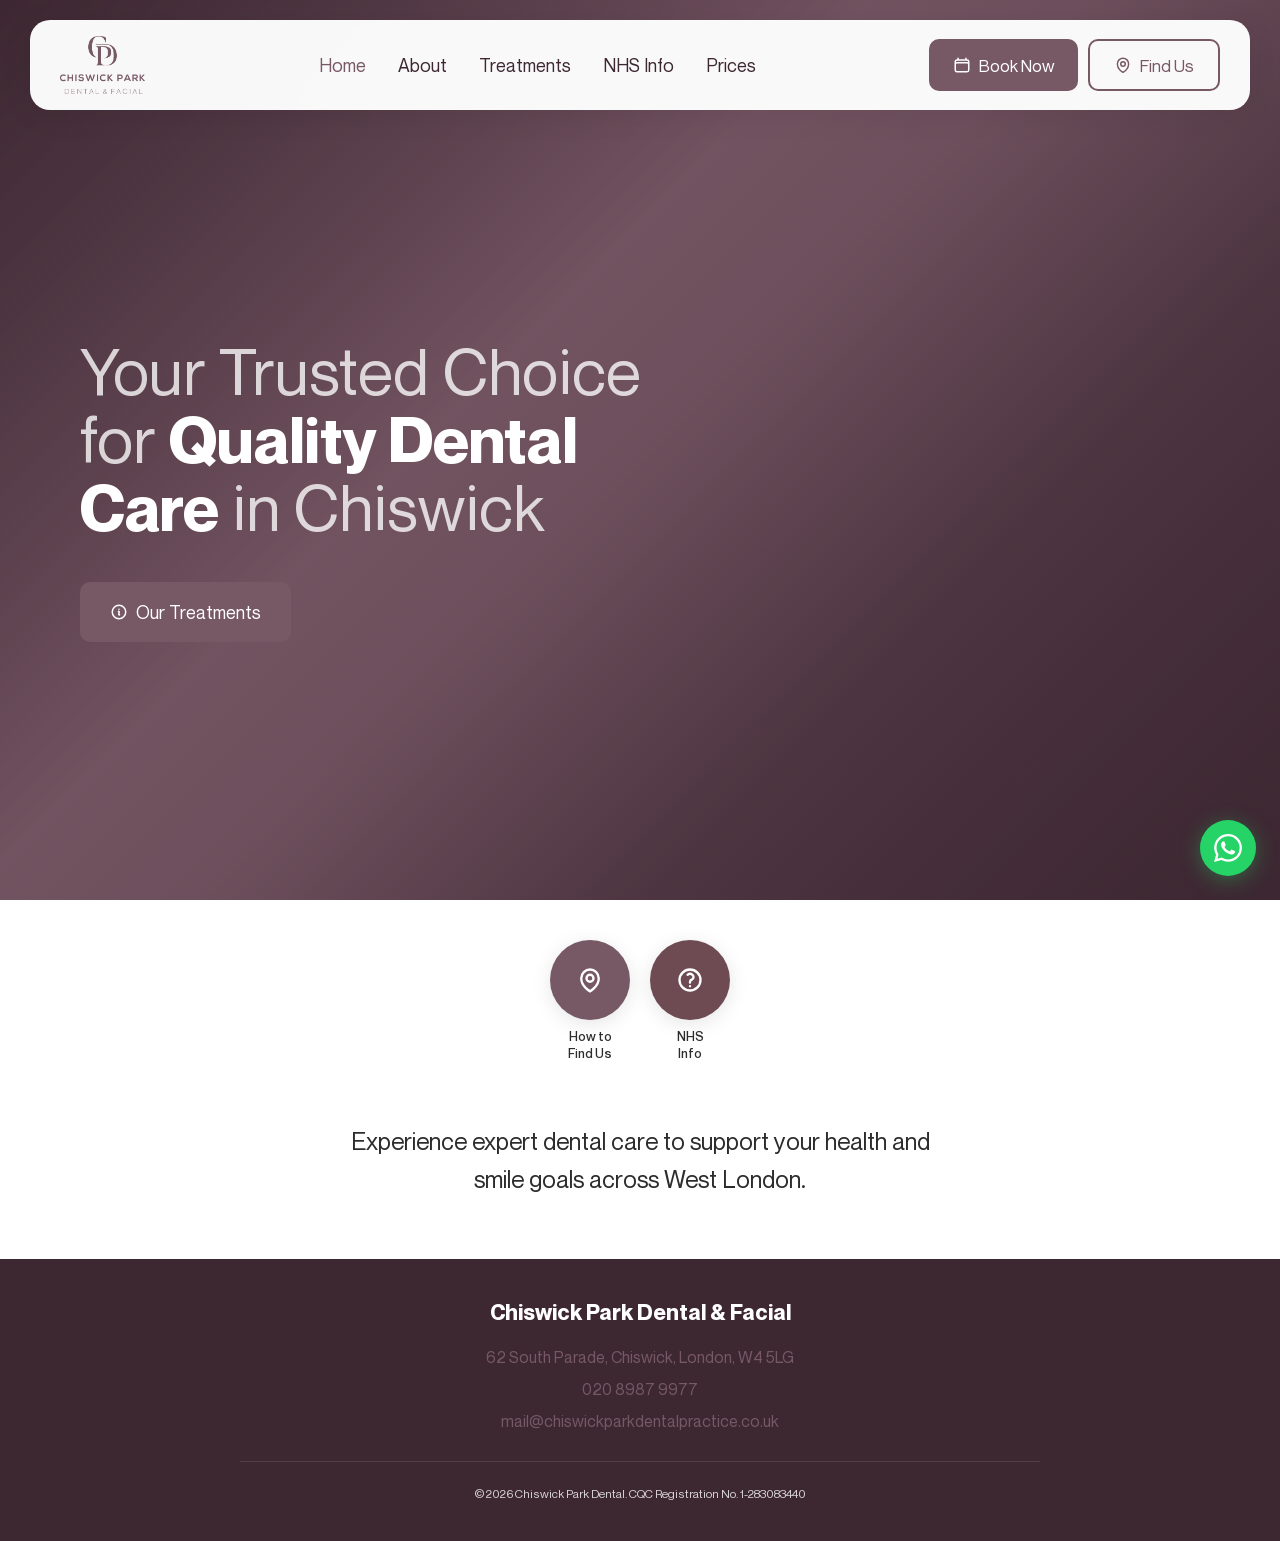
==== index.html @ a8f5f82e "Chiswick Park Dental — static site demo" ====
<!DOCTYPE html>
<html lang="en">
<head>
    <meta charset="UTF-8">
    <meta name="viewport" content="width=device-width, initial-scale=1.0">
    <title>Chiswick Park Dental & Facial | Dentist in Chiswick</title>
    <meta name="description" content="Experience advanced, affordable dental care to support your health and smile goals across West London. Book online today.">
    <link rel="icon" type="image/png" href="favicon.png">
    <link rel="apple-touch-icon" href="apple-touch-icon.png">
    <link rel="stylesheet" href="styles.css">
    <style>
        /* ── HOMEPAGE-SPECIFIC ── */
        .hero {
            min-height: 100vh;
            display: flex;
            flex-direction: column;
            justify-content: center;
            position: relative;
            overflow: hidden;
            background: var(--brand-dark);
        }

        /* ── VIDEO BACKGROUND ── */
        .hero-video {
            position: absolute;
            inset: 0;
            z-index: 0;
            pointer-events: none;
            overflow: hidden;
            background: linear-gradient(135deg, #3D2832 0%, #775865 50%, #3D2832 100%);
        }

        .hero-video iframe {
            position: absolute;
            top: 50%;
            left: 50%;
            width: 180%;
            height: 180%;
            transform: translate(-50%, -50%);
            border: 0;
        }

        .hero-overlay {
            position: absolute;
            inset: 0;
            z-index: 1;
            background:
                linear-gradient(135deg,
                    rgba(61, 40, 50, 0.82) 0%,
                    rgba(119, 88, 101, 0.55) 40%,
                    rgba(61, 40, 50, 0.50) 70%,
                    rgba(61, 40, 50, 0.75) 100%
                );
        }

        .hero-content {
            position: relative;
            z-index: 2;
            max-width: 1200px;
            margin: 0 auto;
            padding: 140px 40px 60px;
            width: 100%;
        }

        /* CubeDental: 66px, line-height 70px, weight 400, bold=800 */
        .hero h1 {
            font-family: var(--font-body);
            font-size: clamp(36px, 5vw, 66px);
            font-weight: 400;
            line-height: 1.06;
            color: rgba(255, 255, 255, 0.78);
            max-width: 600px;
            margin-bottom: 40px;
        }

        .hero h1 strong {
            color: #FFFFFF;
            font-weight: 700;
        }

        .btn-hero {
            background: var(--brand-primary);
            color: white;
            border: none;
            border-radius: 10px;
            padding: 0 30px;
            height: 60px;
            font-size: 18px;
            font-weight: 400;
        }

        .btn-hero:hover {
            background: #6e4a52;
            transform: translateY(-2px);
            box-shadow: 0 6px 20px rgba(119, 88, 101, 0.4);
        }

        .quick-links {
            display: flex;
            justify-content: center;
            gap: 20px;
            padding: 40px 40px 20px;
            position: relative;
            z-index: 1;
            background: var(--brand-white);
        }

        .quick-link {
            display: flex;
            flex-direction: column;
            align-items: center;
            gap: 8px;
            text-decoration: none;
            transition: transform 0.25s;
        }

        .quick-link:hover { transform: translateY(-4px); }

        .quick-link-circle {
            width: 80px;
            height: 80px;
            border-radius: 50%;
            display: flex;
            align-items: center;
            justify-content: center;
            color: white;
            box-shadow: 0 4px 20px rgba(0, 0, 0, 0.1);
        }

        .quick-link-circle.teal { background: #775865; }
        .quick-link-circle.blue { background: #6e4a52; }

        .quick-link-label {
            font-family: var(--font-body);
            font-size: 13px;
            font-weight: 500;
            color: var(--brand-text);
            text-align: center;
            line-height: 1.3;
        }

        .tagline {
            text-align: center;
            padding: 40px 40px 60px;
            position: relative;
            z-index: 1;
            background: var(--brand-white);
        }

        /* CubeDental: 24px, weight 400, line-height 1.6 */
        .tagline p {
            font-family: var(--font-body);
            font-size: clamp(18px, 2.5vw, 24px);
            font-weight: 400;
            color: var(--brand-text);
            max-width: 600px;
            margin: 0 auto;
            line-height: 1.6;
        }

        @media (max-width: 768px) {
            .hero-content { padding: 120px 24px 40px; }
            .hero h1 { font-size: 36px; }
            .quick-links { padding: 0 24px 20px; margin-top: -20px; }
            .quick-link-circle { width: 70px; height: 70px; }
            .tagline { padding: 30px 24px 100px; }
        }

        @media (max-width: 480px) {
            .hero h1 { font-size: 30px; }
        }
    </style>
</head>
<body>

    <!-- ── FLOATING NAV ── -->
    <header class="nav-wrapper">
        <nav class="nav">
            <a href="/" class="nav-logo">
                <img src="logo.png" alt="Chiswick Park Dental & Facial" class="nav-logo-img">
            </a>

            <ul class="nav-links" id="navLinks">
                <li><a href="/" class="active">Home</a></li>
                <li><a href="/about.html">About</a></li>
                <li><a href="/treatments.html">Treatments</a></li>
                <li><a href="/nhs-info.html">NHS Info</a></li>
                <li><a href="/prices.html">Prices</a></li>
            </ul>

            <div class="nav-ctas">
                <a href="https://cal.com/sean-puente-kfnbtg/free-invisalign-evaluation" class="btn btn-primary" target="_blank">
                    <svg xmlns="http://www.w3.org/2000/svg" fill="none" viewBox="0 0 24 24" stroke-width="2" stroke="currentColor"><path stroke-linecap="round" stroke-linejoin="round" d="M6.75 3v2.25M17.25 3v2.25M3 18.75V7.5a2.25 2.25 0 0 1 2.25-2.25h13.5A2.25 2.25 0 0 1 21 7.5v11.25m-18 0A2.25 2.25 0 0 0 5.25 21h13.5A2.25 2.25 0 0 0 21 18.75m-18 0v-7.5A2.25 2.25 0 0 1 5.25 9h13.5A2.25 2.25 0 0 1 21 11.25v7.5" /></svg>
                    Book Now
                </a>
                <a href="https://maps.google.com/?q=62+South+Parade+Chiswick+W4+5LG" class="btn btn-outline" target="_blank" rel="noopener">
                    <svg xmlns="http://www.w3.org/2000/svg" fill="none" viewBox="0 0 24 24" stroke-width="2" stroke="currentColor"><path stroke-linecap="round" stroke-linejoin="round" d="M15 10.5a3 3 0 1 1-6 0 3 3 0 0 1 6 0Z" /><path stroke-linecap="round" stroke-linejoin="round" d="M19.5 10.5c0 7.142-7.5 11.25-7.5 11.25S4.5 17.642 4.5 10.5a7.5 7.5 0 0 1 15 0Z" /></svg>
                    Find Us
                </a>
            </div>

            <button class="nav-mobile-toggle" onclick="document.getElementById('navLinks').classList.toggle('open')" aria-label="Menu">
                <svg xmlns="http://www.w3.org/2000/svg" fill="none" viewBox="0 0 24 24" stroke-width="2" stroke="currentColor"><path stroke-linecap="round" stroke-linejoin="round" d="M3.75 6.75h16.5M3.75 12h16.5m-16.5 5.25h16.5" /></svg>
            </button>
        </nav>
    </header>

    <!-- ── HERO ── -->
    <section class="hero">
        <div class="hero-video">
            <iframe src="https://www.youtube.com/embed/23d5KSWjDlY?autoplay=1&mute=1&loop=1&playlist=23d5KSWjDlY&controls=0&showinfo=0&modestbranding=1&rel=0&playsinline=1" allow="autoplay; encrypted-media" allowfullscreen></iframe>
        </div>
        <div class="hero-overlay"></div>
        <div class="hero-content">
            <h1>Your Trusted Choice<br>for <strong>Quality Dental<br>Care</strong> in Chiswick</h1>
            <a href="/treatments.html" class="btn btn-hero">
                <svg xmlns="http://www.w3.org/2000/svg" fill="none" viewBox="0 0 24 24" stroke-width="2" stroke="currentColor"><path stroke-linecap="round" stroke-linejoin="round" d="m11.25 11.25.041-.02a.75.75 0 0 1 1.063.852l-.708 2.836a.75.75 0 0 0 1.063.853l.041-.021M21 12a9 9 0 1 1-18 0 9 9 0 0 1 18 0Zm-9-3.75h.008v.008H12V8.25Z" /></svg>
                Our Treatments
            </a>
        </div>
    </section>

    <!-- ── QUICK LINKS ── -->
    <div class="quick-links">
        <a href="https://maps.google.com/?q=62+South+Parade+Chiswick+W4+5LG" class="quick-link" target="_blank" rel="noopener">
            <div class="quick-link-circle teal">
                <svg xmlns="http://www.w3.org/2000/svg" fill="none" viewBox="0 0 24 24" stroke-width="2" stroke="currentColor" style="width:28px;height:28px"><path stroke-linecap="round" stroke-linejoin="round" d="M15 10.5a3 3 0 1 1-6 0 3 3 0 0 1 6 0Z" /><path stroke-linecap="round" stroke-linejoin="round" d="M19.5 10.5c0 7.142-7.5 11.25-7.5 11.25S4.5 17.642 4.5 10.5a7.5 7.5 0 0 1 15 0Z" /></svg>
            </div>
            <span class="quick-link-label">How to<br>Find Us</span>
        </a>
        <a href="/nhs-info.html" class="quick-link">
            <div class="quick-link-circle blue">
                <svg xmlns="http://www.w3.org/2000/svg" fill="none" viewBox="0 0 24 24" stroke-width="2" stroke="currentColor" style="width:28px;height:28px"><path stroke-linecap="round" stroke-linejoin="round" d="M9.879 7.519c1.171-1.025 3.071-1.025 4.242 0 1.172 1.025 1.172 2.687 0 3.712-.203.179-.43.326-.67.442-.745.361-1.45.999-1.45 1.827v.75M21 12a9 9 0 1 1-18 0 9 9 0 0 1 18 0Zm-9 5.25h.008v.008H12v-.008Z" /></svg>
            </div>
            <span class="quick-link-label">NHS<br>Info</span>
        </a>
    </div>

    <!-- ── TAGLINE ── -->
    <section class="tagline">
        <p>Experience expert dental care to support your health and smile goals across West London.</p>
    </section>

    <!-- ── FOOTER ── -->
    <footer class="footer" id="find-us">
        <div class="footer-content">
            <div class="footer-logo">Chiswick Park Dental & Facial</div>
            <div class="footer-info">
                <a href="https://maps.google.com/?q=62+South+Parade+Chiswick+W4+5LG" target="_blank" rel="noopener">62 South Parade, Chiswick, London, W4 5LG</a><br>
                <a href="tel:02089879977">020 8987 9977</a><br>
                <a href="mailto:mail@chiswickparkdentalpractice.co.uk">mail@chiswickparkdentalpractice.co.uk</a>
            </div>
            <div class="footer-bottom">
                &copy; 2026 Chiswick Park Dental. CQC Registration No. 1-283083440
            </div>
        </div>
    </footer>

    <!-- ── WHATSAPP FLOAT ── -->
    <a href="https://wa.me/442089879977" class="whatsapp-float" target="_blank" rel="noopener" aria-label="WhatsApp">
        <svg viewBox="0 0 24 24" xmlns="http://www.w3.org/2000/svg"><path d="M17.472 14.382c-.297-.149-1.758-.867-2.03-.967-.273-.099-.471-.148-.67.15-.197.297-.767.966-.94 1.164-.173.199-.347.223-.644.075-.297-.15-1.255-.463-2.39-1.475-.883-.788-1.48-1.761-1.653-2.059-.173-.297-.018-.458.13-.606.134-.133.298-.347.446-.52.149-.174.198-.298.298-.497.099-.198.05-.371-.025-.52-.075-.149-.669-1.612-.916-2.207-.242-.579-.487-.5-.669-.51-.173-.008-.371-.01-.57-.01-.198 0-.52.074-.792.372-.272.297-1.04 1.016-1.04 2.479 0 1.462 1.065 2.875 1.213 3.074.149.198 2.096 3.2 5.077 4.487.709.306 1.262.489 1.694.625.712.227 1.36.195 1.871.118.571-.085 1.758-.719 2.006-1.413.248-.694.248-1.289.173-1.413-.074-.124-.272-.198-.57-.347m-5.421 7.403h-.004a9.87 9.87 0 01-5.031-1.378l-.361-.214-3.741.982.998-3.648-.235-.374a9.86 9.86 0 01-1.51-5.26c.001-5.45 4.436-9.884 9.888-9.884 2.64 0 5.122 1.03 6.988 2.898a9.825 9.825 0 012.893 6.994c-.003 5.45-4.437 9.884-9.885 9.884m8.413-18.297A11.815 11.815 0 0012.05 0C5.495 0 .16 5.335.157 11.892c0 2.096.547 4.142 1.588 5.945L.057 24l6.305-1.654a11.882 11.882 0 005.683 1.448h.005c6.554 0 11.89-5.335 11.893-11.893a11.821 11.821 0 00-3.48-8.413Z"/></svg>
    </a>

    <!-- ── MOBILE STICKY BOOK NOW ── -->
    <div class="mobile-sticky">
        <a href="https://cal.com/sean-puente-kfnbtg/free-invisalign-evaluation" class="btn btn-primary" target="_blank">
            <svg xmlns="http://www.w3.org/2000/svg" fill="none" viewBox="0 0 24 24" stroke-width="2" stroke="currentColor"><path stroke-linecap="round" stroke-linejoin="round" d="M6.75 3v2.25M17.25 3v2.25M3 18.75V7.5a2.25 2.25 0 0 1 2.25-2.25h13.5A2.25 2.25 0 0 1 21 7.5v11.25m-18 0A2.25 2.25 0 0 0 5.25 21h13.5A2.25 2.25 0 0 0 21 18.75m-18 0v-7.5A2.25 2.25 0 0 1 5.25 9h13.5A2.25 2.25 0 0 1 21 11.25v7.5" /></svg>
            Book Now
        </a>
    </div>

</body>
</html>
---- styles.css ----
/* ============================================
   CHISWICK PARK DENTAL — Design System
   CubeDental-inspired. Clarity-first.
   Self-hosted typography.
   ============================================ */

/* ── @FONT-FACE — EDITORIAL NEW (Display/Headings) ── */
@font-face {
    font-family: 'Editorial New';
    src: url('fonts/EditorialNew-Light.woff2') format('woff2');
    font-weight: 300;
    font-style: normal;
    font-display: swap;
}

@font-face {
    font-family: 'Editorial New';
    src: url('fonts/EditorialNew-Regular.woff2') format('woff2');
    font-weight: 400;
    font-style: normal;
    font-display: swap;
}

@font-face {
    font-family: 'Editorial New';
    src: url('fonts/EditorialNew-Medium.woff2') format('woff2');
    font-weight: 500;
    font-style: normal;
    font-display: swap;
}

/* ── @FONT-FACE — NEUE MONTREAL (Body/Nav/UI) ── */
@font-face {
    font-family: 'Neue Montreal';
    src: url('fonts/NeueMontreal-Light.woff2') format('woff2');
    font-weight: 300;
    font-style: normal;
    font-display: swap;
}

@font-face {
    font-family: 'Neue Montreal';
    src: url('fonts/NeueMontreal-Regular.woff2') format('woff2');
    font-weight: 400;
    font-style: normal;
    font-display: swap;
}

@font-face {
    font-family: 'Neue Montreal';
    src: url('fonts/NeueMontreal-Medium.woff2') format('woff2');
    font-weight: 500;
    font-style: normal;
    font-display: swap;
}

@font-face {
    font-family: 'Neue Montreal';
    src: url('fonts/NeueMontreal-Bold.woff2') format('woff2');
    font-weight: 700;
    font-style: normal;
    font-display: swap;
}

/* ── @FONT-FACE — CORPORATIVE SANS ROUNDED (Cards/Info) ── */
@font-face {
    font-family: 'Corporative Sans Rd';
    src: url('fonts/CorporativeSansRd-Light.woff2') format('woff2');
    font-weight: 300;
    font-style: normal;
    font-display: swap;
}

@font-face {
    font-family: 'Corporative Sans Rd';
    src: url('fonts/CorporativeSansRd-Regular.woff2') format('woff2');
    font-weight: 400;
    font-style: normal;
    font-display: swap;
}

/* ── TYPOGRAPHY HIERARCHY ──
   Editorial New    → H1 hero, H2 section, page titles, footer logo
   Neue Montreal    → Body, nav, buttons, CTAs, labels, table text
   Corporative Rd   → Cards, info boxes, team cards (warm/approachable)
   ─────────────────────────────────────────────── */

:root {
    /* Chiswick Park Dental brand palette */
    --brand-primary: #775865;
    --brand-accent: #775865;
    --brand-dark: #3D2832;
    --brand-light: #F5EFF1;
    --brand-white: #FFFFFF;
    --brand-text: #2C2C2C;
    --brand-muted: #7A6E72;
    --brand-border: #E8E0E3;
    --nav-shadow: 0 4px 30px rgba(0, 0, 0, 0.08);
    --radius-nav: 20px;
    --radius-btn: 10px;
    --font-display: 'Editorial New', Georgia, serif;
    --font-body: 'Neue Montreal', -apple-system, BlinkMacSystemFont, sans-serif;
    --font-detail: 'Corporative Sans Rd', 'Neue Montreal', sans-serif;
}

* { margin: 0; padding: 0; box-sizing: border-box; }

html {
    scroll-behavior: smooth;
    -webkit-font-smoothing: antialiased;
}

body {
    font-family: var(--font-body);
    font-size: 18px;
    color: var(--brand-text);
    background: var(--brand-white);
    overflow-x: hidden;
}

/* ── FLOATING NAV (CubeDental: 100px tall, 20px radius, 20px 30px padding, 40px from top) ── */
.nav-wrapper {
    position: fixed;
    top: 0;
    left: 0;
    right: 0;
    z-index: 100;
    padding: 20px 30px;
}

.nav {
    max-width: 1400px;
    margin: 0 auto;
    background: rgba(255, 255, 255, 0.97);
    backdrop-filter: blur(20px);
    -webkit-backdrop-filter: blur(20px);
    border-radius: var(--radius-nav);
    box-shadow: var(--nav-shadow);
    display: flex;
    align-items: center;
    justify-content: space-between;
    padding: 20px 30px;
    height: 90px;
}

.nav-logo {
    display: flex;
    align-items: center;
    text-decoration: none;
    color: var(--brand-dark);
    flex-shrink: 0;
}

.nav-logo-img {
    display: block;
    height: 58px;
    width: auto;
}

.nav-links {
    display: flex;
    align-items: center;
    gap: 32px;
    list-style: none;
}

/* CubeDental: 18px, weight 400 */
.nav-links a {
    text-decoration: none;
    color: var(--brand-dark);
    font-size: 18px;
    font-weight: 400;
    transition: color 0.2s;
}

.nav-links a:hover,
.nav-links a.active {
    color: var(--brand-accent);
}

.nav-ctas {
    display: flex;
    gap: 10px;
}

/* CubeDental: 18px, weight 400, border-radius 10px, line-height 60px, padding 0 20px */
.btn {
    display: inline-flex;
    align-items: center;
    justify-content: center;
    gap: 8px;
    padding: 0 24px;
    height: 52px;
    border-radius: var(--radius-btn);
    font-family: var(--font-body);
    font-size: 17px;
    font-weight: 400;
    text-decoration: none;
    cursor: pointer;
    border: none;
    transition: all 0.25s ease;
}

/* CubeDental: Book Now = rgb(30, 196, 213) */
.btn-primary {
    background: var(--brand-accent);
    color: white;
}

.btn-primary:hover {
    background: #6e4a52;
    transform: translateY(-1px);
    box-shadow: 0 4px 15px rgba(119, 88, 101, 0.35);
}

.btn-outline {
    background: transparent;
    color: var(--brand-primary);
    border: 2px solid var(--brand-primary);
}

.btn-outline:hover {
    background: var(--brand-primary);
    color: white;
    transform: translateY(-1px);
    box-shadow: 0 4px 15px rgba(119, 88, 101, 0.35);
}

.btn-dark {
    background: var(--brand-dark);
    color: white;
    border-radius: var(--radius-btn);
    padding: 0 30px;
    height: 60px;
    font-size: 18px;
}

.btn-dark:hover {
    background: #2D1C22;
    transform: translateY(-2px);
    box-shadow: 0 6px 20px rgba(61, 40, 50, 0.3);
}

.btn-lg {
    padding: 0 40px;
    height: 56px;
    font-size: 18px;
}

.btn svg {
    width: 18px;
    height: 18px;
}

.nav-mobile-toggle {
    display: none;
    background: none;
    border: none;
    cursor: pointer;
    padding: 8px;
    color: var(--brand-dark);
}

.nav-mobile-toggle svg {
    width: 24px;
    height: 24px;
}

/* ── PAGE HEADER ── */
.page-header {
    padding: 160px 40px 60px;
    text-align: center;
    background: linear-gradient(135deg, var(--brand-light) 0%, rgba(119, 88, 101, 0.06) 100%);
}

.page-header h1 {
    font-family: var(--font-body);
    font-size: clamp(36px, 5vw, 54px);
    font-weight: 700;
    color: var(--brand-dark);
    margin-bottom: 16px;
}

.page-header p {
    font-family: var(--font-body);
    font-size: 20px;
    font-weight: 400;
    color: var(--brand-muted);
    max-width: 500px;
    margin: 0 auto;
}

/* ── CONTENT SECTIONS ── */
.section {
    padding: 60px 40px;
    max-width: 900px;
    margin: 0 auto;
}

.section h2 {
    font-family: var(--font-body);
    font-size: clamp(26px, 3.5vw, 36px);
    font-weight: 700;
    color: var(--brand-dark);
    margin-bottom: 20px;
}

.section p {
    font-family: var(--font-body);
    font-size: 18px;
    font-weight: 400;
    line-height: 1.7;
    color: var(--brand-text);
    margin-bottom: 16px;
}

/* ── CARD GRID ── */
.card-grid {
    display: grid;
    grid-template-columns: repeat(auto-fill, minmax(260px, 1fr));
    gap: 20px;
    margin: 30px 0;
}

.card {
    background: var(--brand-white);
    border: 1px solid var(--brand-border);
    border-radius: var(--radius-btn);
    padding: 28px;
    transition: all 0.25s;
}

.card:hover {
    border-color: var(--brand-accent);
    box-shadow: 0 8px 30px rgba(119, 88, 101, 0.1);
    transform: translateY(-2px);
}

.card h3 {
    font-family: var(--font-body);
    font-size: 20px;
    font-weight: 700;
    color: var(--brand-dark);
    margin-bottom: 8px;
}

.card p {
    font-family: var(--font-body);
    font-size: 16px;
    font-weight: 400;
    color: var(--brand-muted);
    line-height: 1.6;
    margin-bottom: 0;
}

.card-icon {
    width: 44px;
    height: 44px;
    background: var(--brand-light);
    border-radius: var(--radius-btn);
    display: flex;
    align-items: center;
    justify-content: center;
    margin-bottom: 16px;
    color: var(--brand-accent);
}

.card-icon svg {
    width: 22px;
    height: 22px;
}

/* ── PRICE TABLE ── */
.price-table {
    width: 100%;
    border-collapse: collapse;
    margin: 30px 0;
}

.price-table th,
.price-table td {
    padding: 16px 20px;
    text-align: left;
    border-bottom: 1px solid var(--brand-border);
}

.price-table th {
    font-family: var(--font-body);
    font-size: 13px;
    font-weight: 700;
    text-transform: uppercase;
    letter-spacing: 1px;
    color: var(--brand-muted);
    background: var(--brand-light);
}

.price-table td {
    font-family: var(--font-body);
    font-size: 16px;
    font-weight: 400;
}

.price-table td:last-child {
    font-weight: 700;
    color: var(--brand-dark);
    text-align: right;
}

.price-table th:last-child {
    text-align: right;
}

.price-table tbody tr:hover {
    background: rgba(59, 191, 173, 0.04);
}

/* ── CTA BANNER ── */
.cta-banner {
    background: var(--brand-dark);
    color: white;
    padding: 60px 40px;
    text-align: center;
}

.cta-banner h2 {
    font-family: var(--font-body);
    font-size: clamp(26px, 4vw, 36px);
    font-weight: 700;
    color: white;
    margin-bottom: 16px;
}

.cta-banner p {
    font-family: var(--font-body);
    color: rgba(255, 255, 255, 0.7);
    font-size: 18px;
    margin-bottom: 28px;
    max-width: 500px;
    margin-left: auto;
    margin-right: auto;
}

/* ── TEAM GRID ── */
.team-grid {
    display: grid;
    grid-template-columns: repeat(auto-fill, minmax(200px, 1fr));
    gap: 24px;
    margin: 30px 0;
}

.team-card {
    text-align: center;
    padding: 24px;
}

.team-avatar {
    width: 80px;
    height: 80px;
    border-radius: 50%;
    background: var(--brand-light);
    margin: 0 auto 16px;
    display: flex;
    align-items: center;
    justify-content: center;
    font-family: var(--font-body);
    font-size: 24px;
    font-weight: 700;
    color: var(--brand-dark);
}

.team-card h3 {
    font-family: var(--font-body);
    font-size: 18px;
    font-weight: 700;
    color: var(--brand-dark);
    margin-bottom: 4px;
}

.team-card p {
    font-family: var(--font-body);
    font-size: 15px;
    font-weight: 400;
    color: var(--brand-muted);
    margin-bottom: 0;
}

/* ── INFO BOX ── */
.info-box {
    background: var(--brand-light);
    border-radius: var(--radius-md);
    padding: 28px;
    margin: 24px 0;
}

.info-box h3 {
    font-family: var(--font-body);
    font-size: 18px;
    font-weight: 700;
    color: var(--brand-dark);
    margin-bottom: 8px;
}

.info-box p, .info-box li {
    font-family: var(--font-body);
    font-size: 16px;
    font-weight: 400;
    color: var(--brand-text);
    line-height: 1.7;
}

.info-box ul {
    list-style: none;
    padding: 0;
}

.info-box li {
    padding: 6px 0;
    padding-left: 20px;
    position: relative;
}

.info-box li::before {
    content: '';
    position: absolute;
    left: 0;
    top: 14px;
    width: 8px;
    height: 8px;
    border-radius: 50%;
    background: var(--brand-accent);
}

/* ── FEATURED TREATMENT ── */
.featured-treatment {
    padding: 60px 40px;
    background: var(--brand-light);
}

.featured-inner {
    max-width: 900px;
    margin: 0 auto;
    text-align: center;
}

.featured-badge {
    display: inline-block;
    font-family: var(--font-body);
    font-size: 13px;
    font-weight: 700;
    text-transform: uppercase;
    letter-spacing: 2px;
    color: var(--brand-primary);
    margin-bottom: 16px;
}

.featured-inner h2 {
    font-family: var(--font-body);
    font-size: clamp(30px, 4vw, 44px);
    font-weight: 700;
    color: var(--brand-dark);
    margin-bottom: 16px;
}

.featured-inner p {
    font-family: var(--font-body);
    font-size: 18px;
    font-weight: 400;
    color: var(--brand-text);
    line-height: 1.7;
    max-width: 650px;
    margin: 0 auto 24px;
}

.featured-stats {
    display: flex;
    justify-content: center;
    gap: 40px;
    margin: 32px 0;
    flex-wrap: wrap;
}

.featured-stat {
    text-align: center;
}

.featured-stat-number {
    font-family: var(--font-body);
    font-size: 36px;
    font-weight: 700;
    color: var(--brand-primary);
    display: block;
}

.featured-stat-label {
    font-family: var(--font-body);
    font-size: 14px;
    font-weight: 400;
    color: var(--brand-muted);
}

/* ── TESTIMONIALS ── */
.testimonials {
    padding: 60px 40px;
    background: var(--brand-light);
}

.testimonials h2 {
    font-family: var(--font-body);
    font-size: clamp(26px, 3.5vw, 36px);
    font-weight: 700;
    color: var(--brand-dark);
    text-align: center;
    margin-bottom: 12px;
}

.testimonials-subtitle {
    text-align: center;
    font-size: 18px;
    color: var(--brand-muted);
    margin-bottom: 40px;
}

.testimonial-grid {
    display: grid;
    grid-template-columns: repeat(auto-fill, minmax(300px, 1fr));
    gap: 24px;
    max-width: 1000px;
    margin: 0 auto;
}

.testimonial-card {
    background: var(--brand-white);
    border-radius: var(--radius-btn);
    padding: 28px;
    box-shadow: 0 2px 12px rgba(0, 0, 0, 0.04);
}

.testimonial-stars {
    color: #F5A623;
    font-size: 18px;
    letter-spacing: 2px;
    margin-bottom: 12px;
}

.testimonial-text {
    font-family: var(--font-body);
    font-size: 15px;
    font-weight: 400;
    line-height: 1.7;
    color: var(--brand-text);
    margin-bottom: 16px;
    font-style: italic;
}

.testimonial-author {
    font-family: var(--font-body);
    font-size: 14px;
    font-weight: 700;
    color: var(--brand-dark);
}

/* ── TEAM WITH PHOTOS ── */
.team-photo-grid {
    display: grid;
    grid-template-columns: repeat(auto-fill, minmax(220px, 1fr));
    gap: 28px;
    margin: 30px 0;
}

.team-photo-card {
    text-align: center;
}

.team-photo {
    width: 160px;
    height: 160px;
    border-radius: 50%;
    object-fit: cover;
    object-position: center top;
    margin: 0 auto 16px;
    display: block;
    border: 4px solid var(--brand-light);
}

.team-photo-card h3 {
    font-family: var(--font-body);
    font-size: 18px;
    font-weight: 700;
    color: var(--brand-dark);
    margin-bottom: 4px;
}

.team-photo-card .team-role {
    font-family: var(--font-body);
    font-size: 14px;
    font-weight: 400;
    color: var(--brand-primary);
    margin-bottom: 8px;
}

.team-photo-card .team-bio {
    font-family: var(--font-body);
    font-size: 14px;
    font-weight: 400;
    color: var(--brand-muted);
    line-height: 1.6;
}

/* ── FOOTER ── */
.footer {
    background: var(--brand-dark);
    color: rgba(255, 255, 255, 0.8);
    padding: 40px;
    text-align: center;
}

.footer-content {
    max-width: 800px;
    margin: 0 auto;
}

.footer-logo {
    font-family: var(--font-body);
    font-size: 22px;
    font-weight: 700;
    color: white;
    margin-bottom: 16px;
}

.footer-info {
    font-family: var(--font-body);
    font-size: 16px;
    font-weight: 400;
    line-height: 2;
}

.footer-info a {
    color: var(--brand-accent);
    text-decoration: none;
}

.footer-info a:hover {
    text-decoration: underline;
}

.footer-bottom {
    margin-top: 24px;
    padding-top: 24px;
    border-top: 1px solid rgba(255, 255, 255, 0.1);
    font-size: 12px;
}

/* ── WHATSAPP FLOAT ── */
.whatsapp-float {
    position: fixed;
    bottom: 24px;
    right: 24px;
    width: 56px;
    height: 56px;
    background: #25D366;
    border-radius: 50%;
    display: flex;
    align-items: center;
    justify-content: center;
    box-shadow: 0 4px 20px rgba(37, 211, 102, 0.35);
    z-index: 99;
    transition: transform 0.25s;
    text-decoration: none;
}

.whatsapp-float:hover {
    transform: scale(1.1);
}

.whatsapp-float svg {
    width: 28px;
    height: 28px;
    fill: white;
}

/* ── MOBILE STICKY ── */
.mobile-sticky {
    display: none;
    position: fixed;
    bottom: 0;
    left: 0;
    right: 0;
    z-index: 98;
    padding: 12px 16px;
    background: rgba(255, 255, 255, 0.95);
    backdrop-filter: blur(20px);
    -webkit-backdrop-filter: blur(20px);
    box-shadow: 0 -4px 20px rgba(0, 0, 0, 0.08);
}

.mobile-sticky .btn {
    width: 100%;
    justify-content: center;
    padding: 14px;
    font-size: 16px;
}

/* ── RESPONSIVE ── */
@media (max-width: 768px) {
    .nav-wrapper { padding: 8px 16px; }
    .nav { padding: 10px 16px; }
    .nav-links { display: none; }
    .nav-ctas .btn-outline { display: none; }
    .nav-mobile-toggle { display: block; }

    .nav-links.open {
        display: flex;
        flex-direction: column;
        position: absolute;
        top: 100%;
        left: 16px;
        right: 16px;
        background: white;
        border-radius: var(--radius-lg);
        box-shadow: var(--nav-shadow);
        padding: 20px;
        margin-top: 8px;
        gap: 16px;
    }

    .page-header { padding: 120px 24px 40px; }
    .section { padding: 40px 24px; }
    .cta-banner { padding: 40px 24px; }
    .footer { padding: 30px 24px; }

    .card-grid {
        grid-template-columns: 1fr;
    }

    .team-grid {
        grid-template-columns: repeat(2, 1fr);
    }

    .price-table th, .price-table td {
        padding: 12px;
        font-size: 14px;
    }

    .mobile-sticky { display: block; }
    .whatsapp-float { bottom: 84px; }
}

@media (max-width: 480px) {
    .team-grid { grid-template-columns: 1fr; }
}
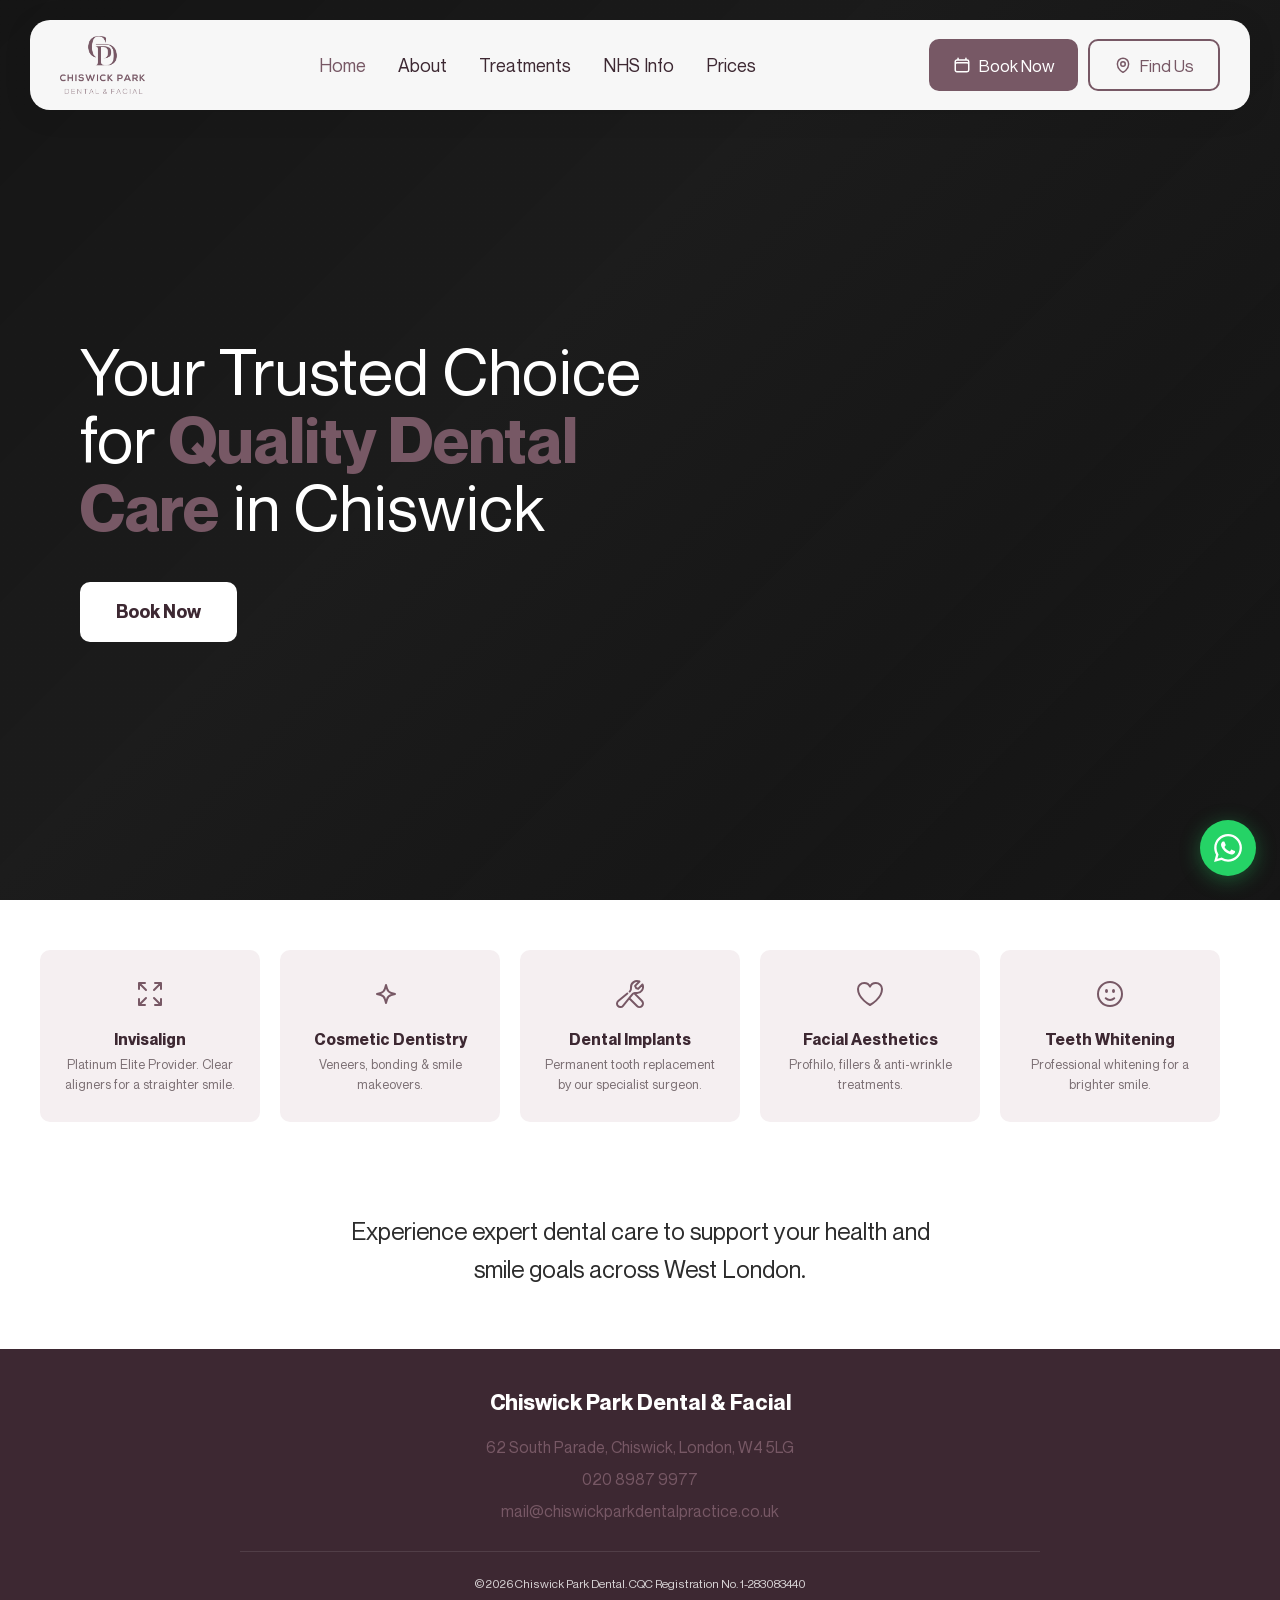
==== commit 454b1f93: "Hero redesign: neutral overlay, swapped heading colors, Book Now button, treatment carousel - Remove" ====
--- a/index.html
+++ b/index.html
@@ -27,7 +27,7 @@
             z-index: 0;
             pointer-events: none;
             overflow: hidden;
-            background: linear-gradient(135deg, #3D2832 0%, #775865 50%, #3D2832 100%);
+            background: #1a1a1a;
         }
 
         .hero-video iframe {
@@ -40,16 +40,17 @@
             border: 0;
         }
 
+        /* Neutral dark overlay — no color tint */
         .hero-overlay {
             position: absolute;
             inset: 0;
             z-index: 1;
             background:
                 linear-gradient(135deg,
-                    rgba(61, 40, 50, 0.82) 0%,
-                    rgba(119, 88, 101, 0.55) 40%,
-                    rgba(61, 40, 50, 0.50) 70%,
-                    rgba(61, 40, 50, 0.75) 100%
+                    rgba(20, 20, 20, 0.75) 0%,
+                    rgba(30, 30, 30, 0.50) 40%,
+                    rgba(20, 20, 20, 0.45) 70%,
+                    rgba(20, 20, 20, 0.70) 100%
                 );
         }
 
@@ -62,81 +63,116 @@
             width: 100%;
         }
 
-        /* CubeDental: 66px, line-height 70px, weight 400, bold=800 */
         .hero h1 {
             font-family: var(--font-body);
             font-size: clamp(36px, 5vw, 66px);
             font-weight: 400;
             line-height: 1.06;
-            color: rgba(255, 255, 255, 0.78);
+            color: #FFFFFF;
             max-width: 600px;
             margin-bottom: 40px;
         }
 
         .hero h1 strong {
-            color: #FFFFFF;
+            color: #775865;
             font-weight: 700;
         }
 
         .btn-hero {
+            background: #FFFFFF;
+            color: var(--brand-dark);
+            border: none;
+            border-radius: 10px;
+            padding: 0 36px;
+            height: 60px;
+            font-size: 18px;
+            font-weight: 700;
+        }
+
+        .btn-hero:hover {
+            background: #f0f0f0;
+            transform: translateY(-2px);
+            box-shadow: 0 6px 20px rgba(255, 255, 255, 0.25);
+        }
+
+        /* ── TREATMENT CAROUSEL ── */
+        .treatment-carousel {
+            background: var(--brand-white);
+            padding: 50px 40px 40px;
+            position: relative;
+            z-index: 1;
+        }
+
+        .carousel-track {
+            display: flex;
+            gap: 20px;
+            max-width: 1200px;
+            margin: 0 auto;
+            overflow-x: auto;
+            scroll-snap-type: x mandatory;
+            -webkit-overflow-scrolling: touch;
+            scrollbar-width: none;
+            padding-bottom: 10px;
+        }
+
+        .carousel-track::-webkit-scrollbar { display: none; }
+
+        .carousel-card {
+            flex: 0 0 220px;
+            scroll-snap-align: start;
+            background: var(--brand-light);
+            border-radius: 10px;
+            padding: 28px 24px;
+            text-align: center;
+            text-decoration: none;
+            transition: all 0.25s;
+            cursor: pointer;
+        }
+
+        .carousel-card:hover {
             background: var(--brand-primary);
             color: white;
-            border: none;
-            border-radius: 10px;
-            padding: 0 30px;
-            height: 60px;
-            font-size: 18px;
-            font-weight: 400;
-        }
-
-        .btn-hero:hover {
-            background: #6e4a52;
-            transform: translateY(-2px);
-            box-shadow: 0 6px 20px rgba(119, 88, 101, 0.4);
-        }
-
-        .quick-links {
-            display: flex;
-            justify-content: center;
-            gap: 20px;
-            padding: 40px 40px 20px;
-            position: relative;
-            z-index: 1;
-            background: var(--brand-white);
-        }
-
-        .quick-link {
-            display: flex;
-            flex-direction: column;
-            align-items: center;
-            gap: 8px;
-            text-decoration: none;
-            transition: transform 0.25s;
-        }
-
-        .quick-link:hover { transform: translateY(-4px); }
-
-        .quick-link-circle {
-            width: 80px;
-            height: 80px;
-            border-radius: 50%;
-            display: flex;
-            align-items: center;
-            justify-content: center;
+            transform: translateY(-4px);
+            box-shadow: 0 8px 24px rgba(119, 88, 101, 0.2);
+        }
+
+        .carousel-card:hover .carousel-card-title,
+        .carousel-card:hover .carousel-card-desc {
             color: white;
-            box-shadow: 0 4px 20px rgba(0, 0, 0, 0.1);
-        }
-
-        .quick-link-circle.teal { background: #775865; }
-        .quick-link-circle.blue { background: #6e4a52; }
-
-        .quick-link-label {
+        }
+
+        .carousel-card:hover .carousel-card-icon {
+            color: white;
+        }
+
+        .carousel-card-icon {
+            font-size: 32px;
+            margin-bottom: 12px;
+            color: var(--brand-primary);
+            transition: color 0.25s;
+        }
+
+        .carousel-card-icon svg {
+            width: 32px;
+            height: 32px;
+        }
+
+        .carousel-card-title {
+            font-family: var(--font-body);
+            font-size: 16px;
+            font-weight: 700;
+            color: var(--brand-dark);
+            margin-bottom: 6px;
+            transition: color 0.25s;
+        }
+
+        .carousel-card-desc {
             font-family: var(--font-body);
             font-size: 13px;
-            font-weight: 500;
-            color: var(--brand-text);
-            text-align: center;
-            line-height: 1.3;
+            font-weight: 400;
+            color: var(--brand-muted);
+            line-height: 1.5;
+            transition: color 0.25s;
         }
 
         .tagline {
@@ -147,7 +183,6 @@
             background: var(--brand-white);
         }
 
-        /* CubeDental: 24px, weight 400, line-height 1.6 */
         .tagline p {
             font-family: var(--font-body);
             font-size: clamp(18px, 2.5vw, 24px);
@@ -161,8 +196,8 @@
         @media (max-width: 768px) {
             .hero-content { padding: 120px 24px 40px; }
             .hero h1 { font-size: 36px; }
-            .quick-links { padding: 0 24px 20px; margin-top: -20px; }
-            .quick-link-circle { width: 70px; height: 70px; }
+            .treatment-carousel { padding: 30px 16px 30px; }
+            .carousel-card { flex: 0 0 180px; padding: 20px 16px; }
             .tagline { padding: 30px 24px 100px; }
         }
 
@@ -213,27 +248,58 @@
         <div class="hero-overlay"></div>
         <div class="hero-content">
             <h1>Your Trusted Choice<br>for <strong>Quality Dental<br>Care</strong> in Chiswick</h1>
-            <a href="/treatments.html" class="btn btn-hero">
-                <svg xmlns="http://www.w3.org/2000/svg" fill="none" viewBox="0 0 24 24" stroke-width="2" stroke="currentColor"><path stroke-linecap="round" stroke-linejoin="round" d="m11.25 11.25.041-.02a.75.75 0 0 1 1.063.852l-.708 2.836a.75.75 0 0 0 1.063.853l.041-.021M21 12a9 9 0 1 1-18 0 9 9 0 0 1 18 0Zm-9-3.75h.008v.008H12V8.25Z" /></svg>
-                Our Treatments
+            <a href="https://cal.com/sean-puente-kfnbtg/free-invisalign-evaluation" class="btn btn-hero" target="_blank">
+                Book Now
             </a>
         </div>
     </section>
 
-    <!-- ── QUICK LINKS ── -->
-    <div class="quick-links">
-        <a href="https://maps.google.com/?q=62+South+Parade+Chiswick+W4+5LG" class="quick-link" target="_blank" rel="noopener">
-            <div class="quick-link-circle teal">
-                <svg xmlns="http://www.w3.org/2000/svg" fill="none" viewBox="0 0 24 24" stroke-width="2" stroke="currentColor" style="width:28px;height:28px"><path stroke-linecap="round" stroke-linejoin="round" d="M15 10.5a3 3 0 1 1-6 0 3 3 0 0 1 6 0Z" /><path stroke-linecap="round" stroke-linejoin="round" d="M19.5 10.5c0 7.142-7.5 11.25-7.5 11.25S4.5 17.642 4.5 10.5a7.5 7.5 0 0 1 15 0Z" /></svg>
-            </div>
-            <span class="quick-link-label">How to<br>Find Us</span>
-        </a>
-        <a href="/nhs-info.html" class="quick-link">
-            <div class="quick-link-circle blue">
-                <svg xmlns="http://www.w3.org/2000/svg" fill="none" viewBox="0 0 24 24" stroke-width="2" stroke="currentColor" style="width:28px;height:28px"><path stroke-linecap="round" stroke-linejoin="round" d="M9.879 7.519c1.171-1.025 3.071-1.025 4.242 0 1.172 1.025 1.172 2.687 0 3.712-.203.179-.43.326-.67.442-.745.361-1.45.999-1.45 1.827v.75M21 12a9 9 0 1 1-18 0 9 9 0 0 1 18 0Zm-9 5.25h.008v.008H12v-.008Z" /></svg>
-            </div>
-            <span class="quick-link-label">NHS<br>Info</span>
-        </a>
+    <!-- ── TREATMENT CAROUSEL ── -->
+    <div class="treatment-carousel">
+        <div class="carousel-track">
+            <a href="/treatments.html" class="carousel-card">
+                <div class="carousel-card-icon">
+                    <svg xmlns="http://www.w3.org/2000/svg" fill="none" viewBox="0 0 24 24" stroke-width="1.5" stroke="currentColor"><path stroke-linecap="round" stroke-linejoin="round" d="M3.75 3.75v4.5m0-4.5h4.5m-4.5 0L9 9M3.75 20.25v-4.5m0 4.5h4.5m-4.5 0L9 15M20.25 3.75h-4.5m4.5 0v4.5m0-4.5L15 9m5.25 11.25h-4.5m4.5 0v-4.5m0 4.5L15 15" /></svg>
+                </div>
+                <div class="carousel-card-title">Invisalign</div>
+                <div class="carousel-card-desc">Platinum Elite Provider. Clear aligners for a straighter smile.</div>
+            </a>
+            <a href="/treatments.html" class="carousel-card">
+                <div class="carousel-card-icon">
+                    <svg xmlns="http://www.w3.org/2000/svg" fill="none" viewBox="0 0 24 24" stroke-width="1.5" stroke="currentColor"><path stroke-linecap="round" stroke-linejoin="round" d="M9.813 15.904 9 18.75l-.813-2.846a4.5 4.5 0 0 0-3.09-3.09L2.25 12l2.846-.813a4.5 4.5 0 0 0 3.09-3.09L9 5.25l.813 2.846a4.5 4.5 0 0 0 3.09 3.09L15.75 12l-2.846.813a4.5 4.5 0 0 0-3.09 3.09Z" /></svg>
+                </div>
+                <div class="carousel-card-title">Cosmetic Dentistry</div>
+                <div class="carousel-card-desc">Veneers, bonding & smile makeovers.</div>
+            </a>
+            <a href="/treatments.html" class="carousel-card">
+                <div class="carousel-card-icon">
+                    <svg xmlns="http://www.w3.org/2000/svg" fill="none" viewBox="0 0 24 24" stroke-width="1.5" stroke="currentColor"><path stroke-linecap="round" stroke-linejoin="round" d="M11.42 15.17 17.25 21A2.652 2.652 0 0 0 21 17.25l-5.877-5.877M11.42 15.17l2.496-3.03c.317-.384.74-.626 1.208-.766M11.42 15.17l-4.655 5.653a2.548 2.548 0 1 1-3.586-3.586l6.837-5.63m5.108-.233c.55-.164 1.163-.188 1.743-.14a4.5 4.5 0 0 0 4.486-6.336l-3.276 3.277a3.004 3.004 0 0 1-2.25-2.25l3.276-3.276a4.5 4.5 0 0 0-6.336 4.486c.091 1.076-.071 2.264-.904 2.95l-.102.085" /></svg>
+                </div>
+                <div class="carousel-card-title">Dental Implants</div>
+                <div class="carousel-card-desc">Permanent tooth replacement by our specialist surgeon.</div>
+            </a>
+            <a href="/treatments.html" class="carousel-card">
+                <div class="carousel-card-icon">
+                    <svg xmlns="http://www.w3.org/2000/svg" fill="none" viewBox="0 0 24 24" stroke-width="1.5" stroke="currentColor"><path stroke-linecap="round" stroke-linejoin="round" d="M21 8.25c0-2.485-2.099-4.5-4.688-4.5-1.935 0-3.597 1.126-4.312 2.733-.715-1.607-2.377-2.733-4.313-2.733C5.1 3.75 3 5.765 3 8.25c0 7.22 9 12 9 12s9-4.78 9-12Z" /></svg>
+                </div>
+                <div class="carousel-card-title">Facial Aesthetics</div>
+                <div class="carousel-card-desc">Profhilo, fillers & anti-wrinkle treatments.</div>
+            </a>
+            <a href="/treatments.html" class="carousel-card">
+                <div class="carousel-card-icon">
+                    <svg xmlns="http://www.w3.org/2000/svg" fill="none" viewBox="0 0 24 24" stroke-width="1.5" stroke="currentColor"><path stroke-linecap="round" stroke-linejoin="round" d="M15.182 15.182a4.5 4.5 0 0 1-6.364 0M21 12a9 9 0 1 1-18 0 9 9 0 0 1 18 0ZM9.75 9.75c0 .414-.168.75-.375.75S9 10.164 9 9.75 9.168 9 9.375 9s.375.336.375.75Zm-.375 0h.008v.015h-.008V9.75Zm5.625 0c0 .414-.168.75-.375.75s-.375-.336-.375-.75.168-.75.375-.75.375.336.375.75Zm-.375 0h.008v.015h-.008V9.75Z" /></svg>
+                </div>
+                <div class="carousel-card-title">Teeth Whitening</div>
+                <div class="carousel-card-desc">Professional whitening for a brighter smile.</div>
+            </a>
+            <a href="/treatments.html" class="carousel-card">
+                <div class="carousel-card-icon">
+                    <svg xmlns="http://www.w3.org/2000/svg" fill="none" viewBox="0 0 24 24" stroke-width="1.5" stroke="currentColor"><path stroke-linecap="round" stroke-linejoin="round" d="M9 12.75 11.25 15 15 9.75M21 12a9 9 0 1 1-18 0 9 9 0 0 1 18 0Z" /></svg>
+                </div>
+                <div class="carousel-card-title">General Dentistry</div>
+                <div class="carousel-card-desc">Check-ups, fillings, crowns & preventive care.</div>
+            </a>
+        </div>
     </div>
 
     <!-- ── TAGLINE ── -->
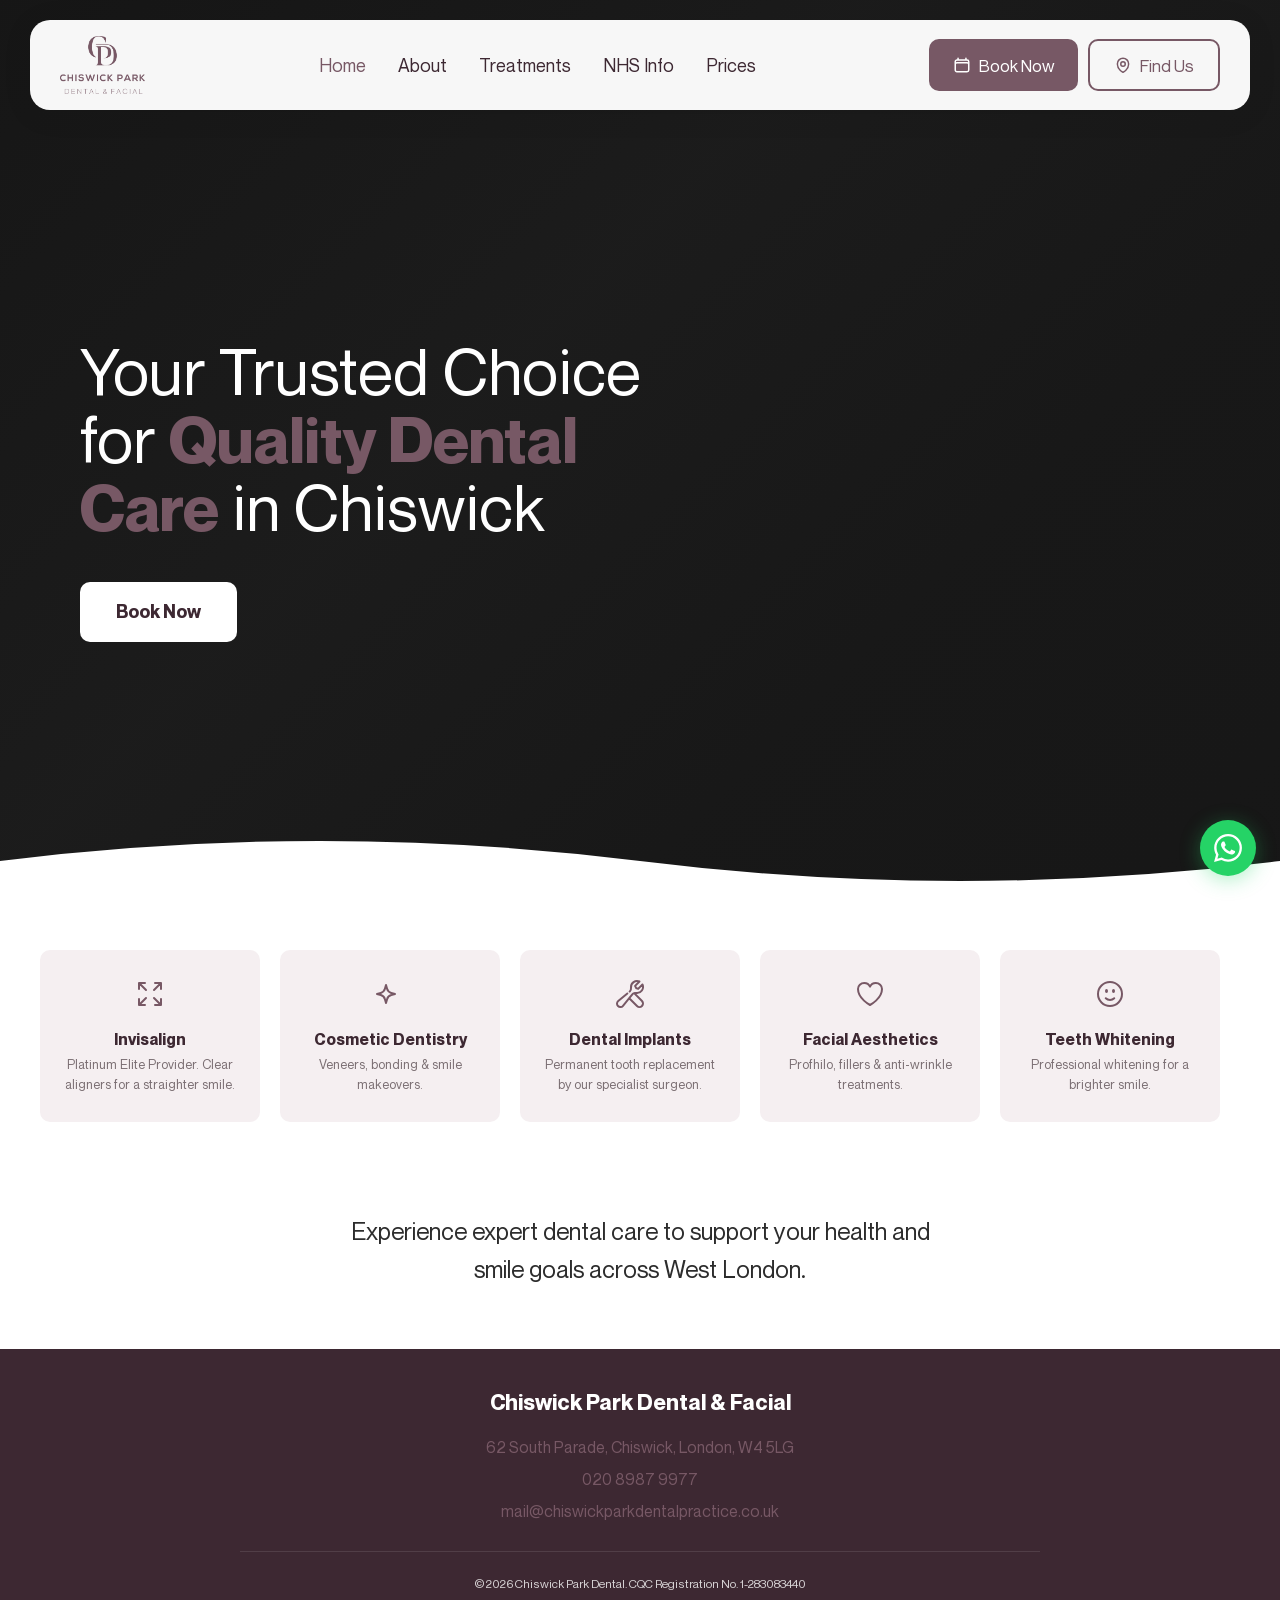
==== commit 39881781: "Self-hosted hero video + CubeDental curve - Replaced YouTube iframe with self-hosted MP4 (hero-bg.mp" ====
--- a/index.html
+++ b/index.html
@@ -30,28 +30,46 @@
             background: #1a1a1a;
         }
 
-        .hero-video iframe {
+        .hero-video video {
             position: absolute;
             top: 50%;
             left: 50%;
-            width: 180%;
-            height: 180%;
+            min-width: 100%;
+            min-height: 100%;
+            width: auto;
+            height: auto;
             transform: translate(-50%, -50%);
-            border: 0;
-        }
-
-        /* Neutral dark overlay — no color tint */
+            object-fit: cover;
+        }
+
+        /* Neutral dark overlay */
         .hero-overlay {
             position: absolute;
             inset: 0;
             z-index: 1;
             background:
                 linear-gradient(135deg,
-                    rgba(20, 20, 20, 0.75) 0%,
-                    rgba(30, 30, 30, 0.50) 40%,
-                    rgba(20, 20, 20, 0.45) 70%,
-                    rgba(20, 20, 20, 0.70) 100%
+                    rgba(20, 20, 20, 0.65) 0%,
+                    rgba(30, 30, 30, 0.40) 40%,
+                    rgba(20, 20, 20, 0.35) 70%,
+                    rgba(20, 20, 20, 0.55) 100%
                 );
+        }
+
+        /* CubeDental-style curve at bottom of hero */
+        .hero-curve {
+            position: absolute;
+            bottom: -1px;
+            left: 0;
+            right: 0;
+            z-index: 2;
+            line-height: 0;
+        }
+
+        .hero-curve svg {
+            display: block;
+            width: 100%;
+            height: 80px;
         }
 
         .hero-content {
@@ -243,7 +261,9 @@
     <!-- ── HERO ── -->
     <section class="hero">
         <div class="hero-video">
-            <iframe src="https://www.youtube.com/embed/23d5KSWjDlY?autoplay=1&mute=1&loop=1&playlist=23d5KSWjDlY&controls=0&showinfo=0&modestbranding=1&rel=0&playsinline=1" allow="autoplay; encrypted-media" allowfullscreen></iframe>
+            <video autoplay muted loop playsinline>
+                <source src="hero-bg.mp4" type="video/mp4">
+            </video>
         </div>
         <div class="hero-overlay"></div>
         <div class="hero-content">
@@ -251,6 +271,11 @@
             <a href="https://cal.com/sean-puente-kfnbtg/free-invisalign-evaluation" class="btn btn-hero" target="_blank">
                 Book Now
             </a>
+        </div>
+        <div class="hero-curve">
+            <svg viewBox="0 0 1440 80" preserveAspectRatio="none" xmlns="http://www.w3.org/2000/svg">
+                <path d="M0,80 L0,40 Q360,0 720,40 Q1080,80 1440,40 L1440,80 Z" fill="#FFFFFF"/>
+            </svg>
         </div>
     </section>
 
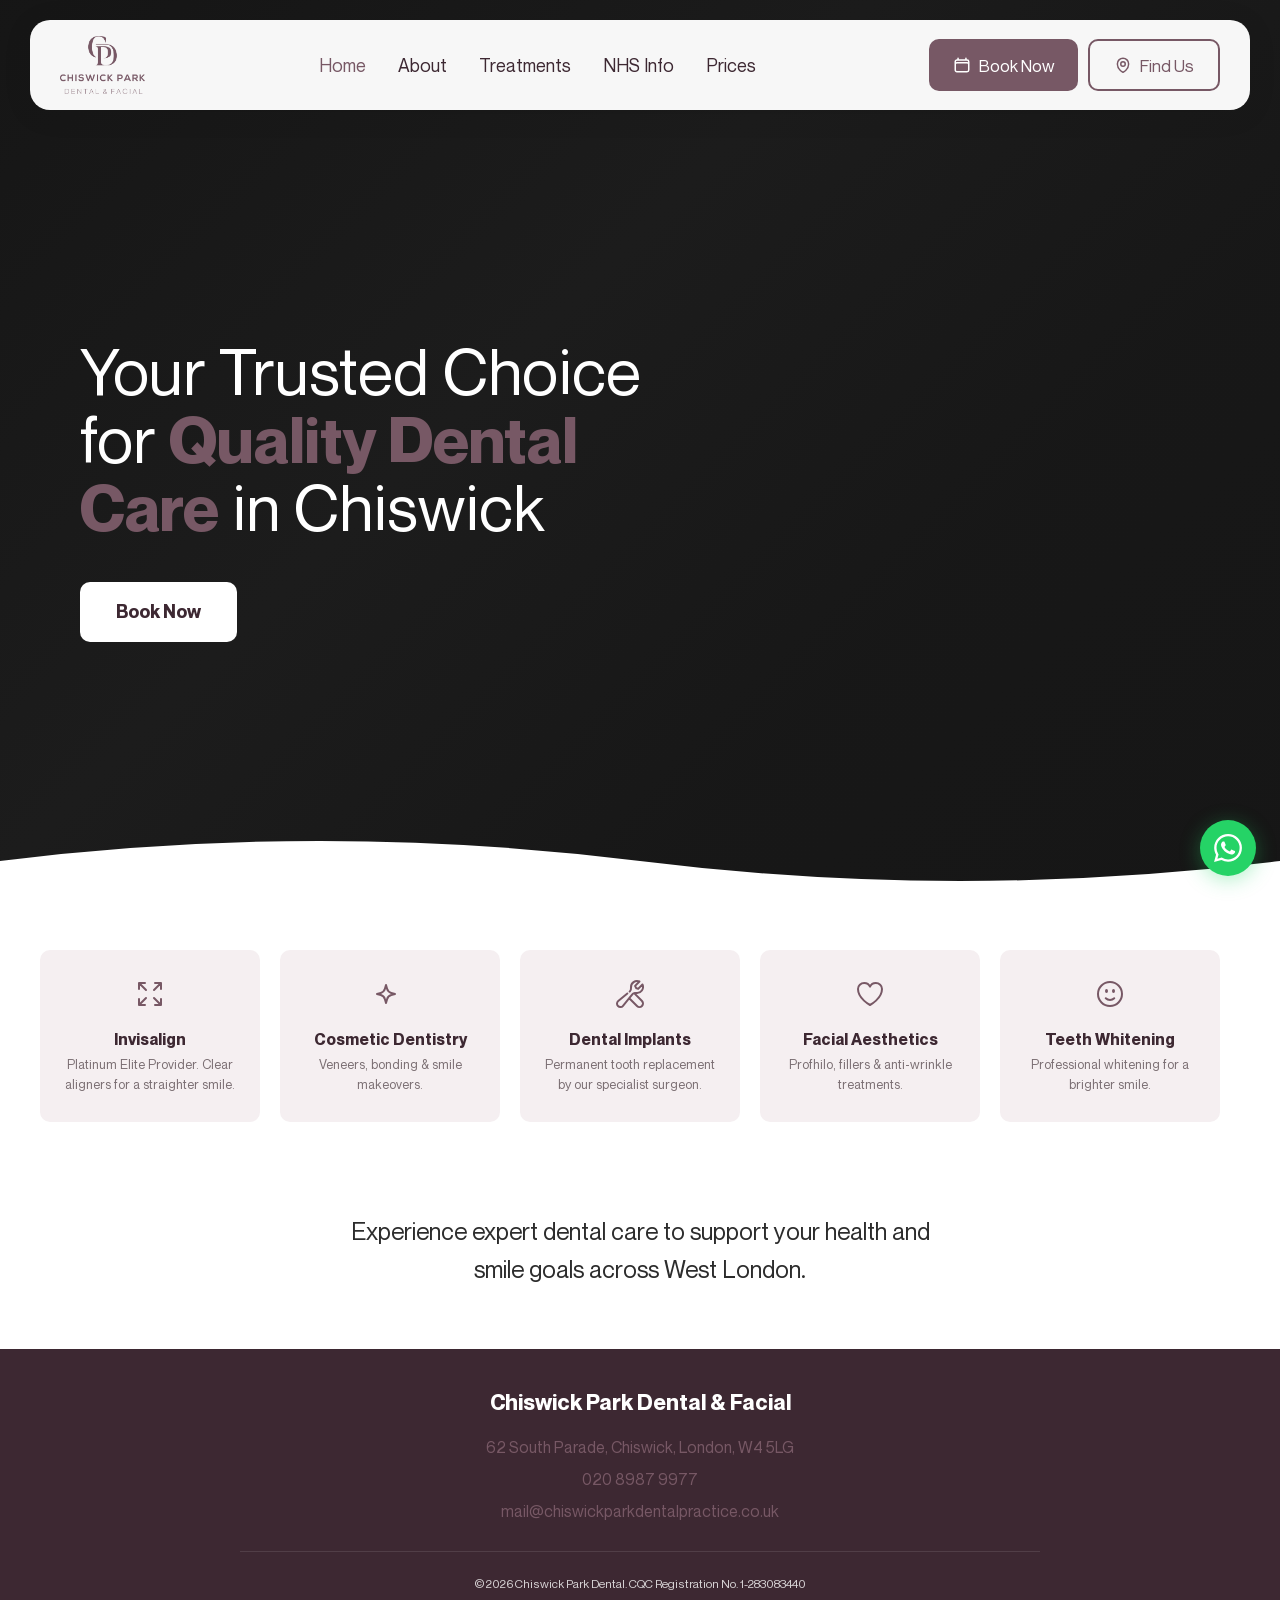
==== commit 76bdc1ad: "Fix hero video: remove over-zoom, heavier overlay for 720p" ====
--- a/index.html
+++ b/index.html
@@ -32,27 +32,24 @@
 
         .hero-video video {
             position: absolute;
-            top: 50%;
-            left: 50%;
-            min-width: 100%;
-            min-height: 100%;
-            width: auto;
-            height: auto;
-            transform: translate(-50%, -50%);
+            top: 0;
+            left: 0;
+            width: 100%;
+            height: 100%;
             object-fit: cover;
         }
 
-        /* Neutral dark overlay */
+        /* Slightly heavier overlay to soften 720p */
         .hero-overlay {
             position: absolute;
             inset: 0;
             z-index: 1;
             background:
                 linear-gradient(135deg,
-                    rgba(20, 20, 20, 0.65) 0%,
-                    rgba(30, 30, 30, 0.40) 40%,
-                    rgba(20, 20, 20, 0.35) 70%,
-                    rgba(20, 20, 20, 0.55) 100%
+                    rgba(20, 20, 20, 0.72) 0%,
+                    rgba(30, 30, 30, 0.50) 40%,
+                    rgba(20, 20, 20, 0.45) 70%,
+                    rgba(20, 20, 20, 0.65) 100%
                 );
         }
 
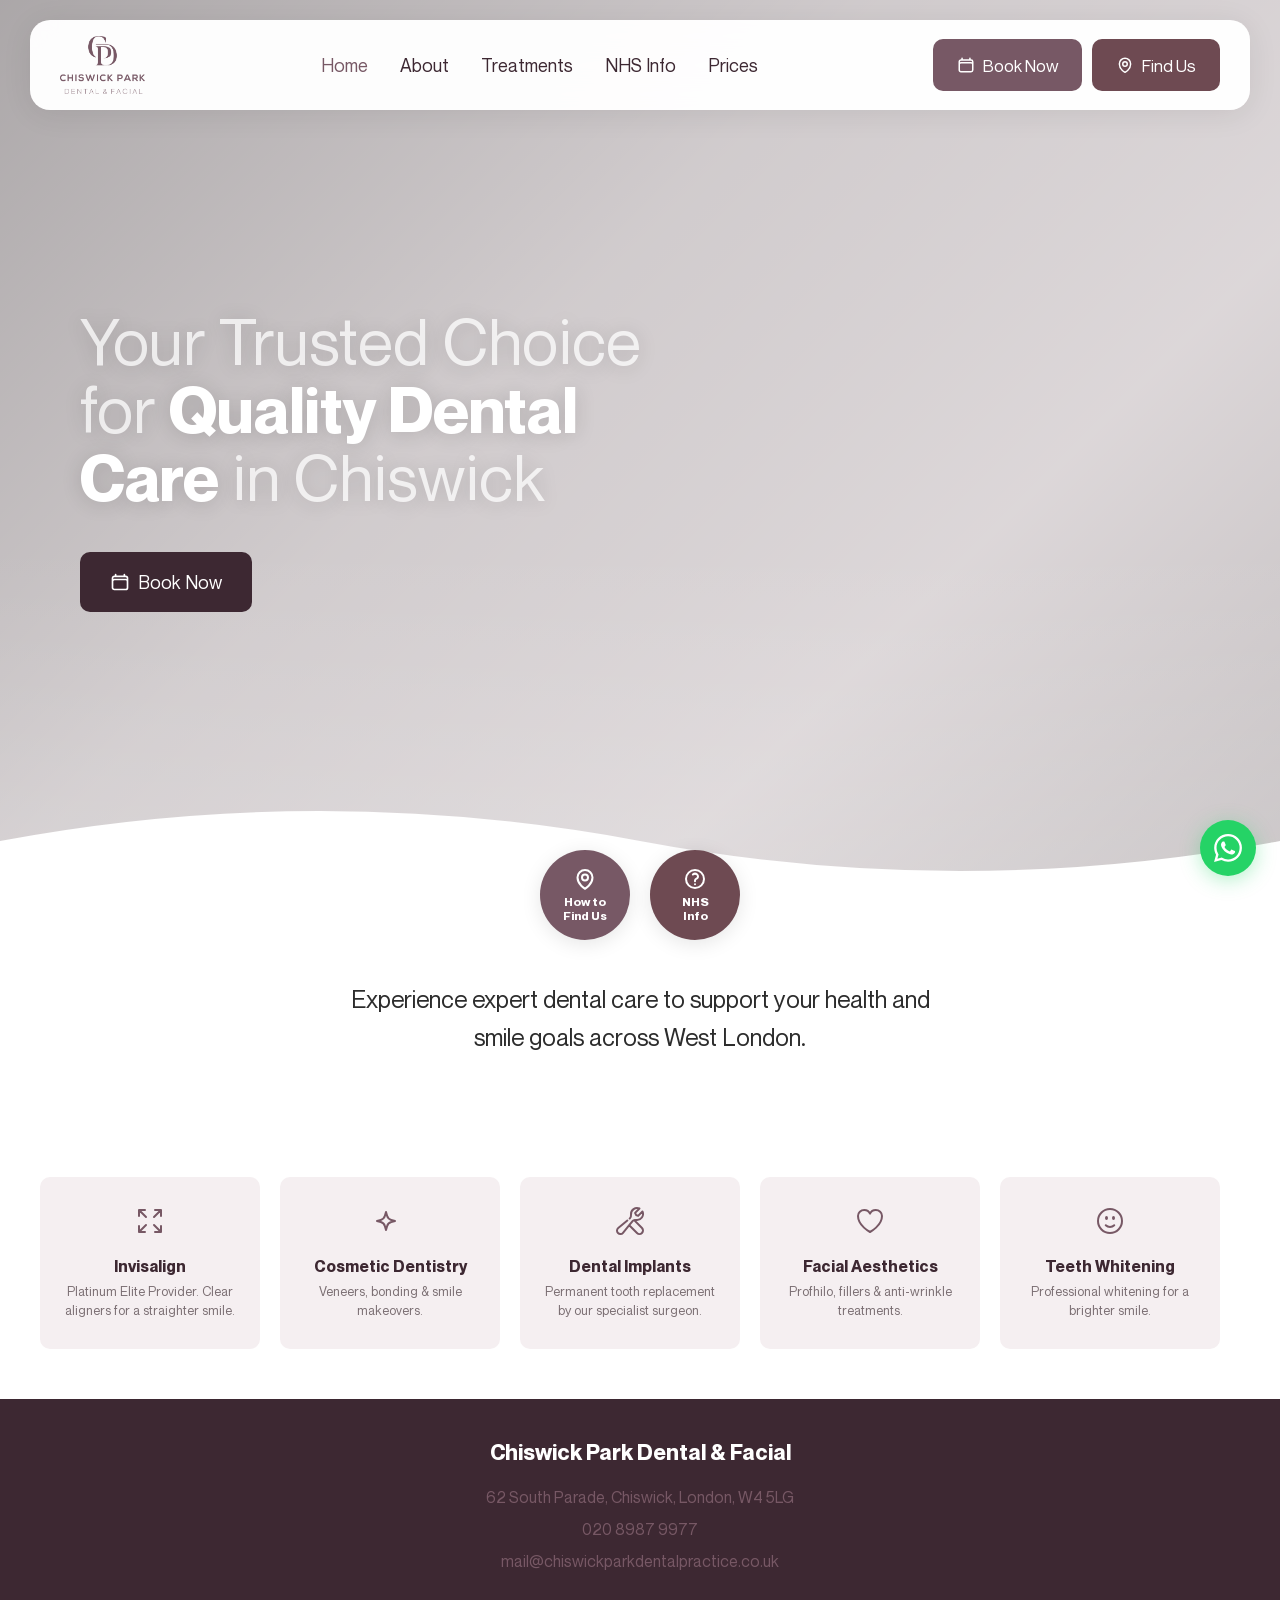
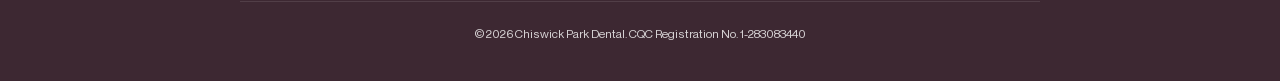
==== commit 5d1855a0: "Match CubeDental: all 9 visual differences fixed 1. Light overlay (25-30%) — bright/airy like CubeDe" ====
--- a/index.html
+++ b/index.html
@@ -17,7 +17,7 @@
             justify-content: center;
             position: relative;
             overflow: hidden;
-            background: var(--brand-dark);
+            background: var(--brand-light);
         }
 
         /* ── VIDEO BACKGROUND ── */
@@ -27,7 +27,7 @@
             z-index: 0;
             pointer-events: none;
             overflow: hidden;
-            background: #1a1a1a;
+            background: var(--brand-light);
         }
 
         .hero-video video {
@@ -39,34 +39,34 @@
             object-fit: cover;
         }
 
-        /* Slightly heavier overlay to soften 720p */
+        /* #1: Light overlay matching CubeDental (~25-30%) */
         .hero-overlay {
             position: absolute;
             inset: 0;
             z-index: 1;
             background:
                 linear-gradient(135deg,
-                    rgba(20, 20, 20, 0.72) 0%,
-                    rgba(30, 30, 30, 0.50) 40%,
-                    rgba(20, 20, 20, 0.45) 70%,
-                    rgba(20, 20, 20, 0.65) 100%
+                    rgba(0, 0, 0, 0.30) 0%,
+                    rgba(0, 0, 0, 0.15) 40%,
+                    rgba(0, 0, 0, 0.10) 70%,
+                    rgba(0, 0, 0, 0.20) 100%
                 );
         }
 
-        /* CubeDental-style curve at bottom of hero */
+        /* #5: Larger curve matching CubeDental */
         .hero-curve {
             position: absolute;
             bottom: -1px;
             left: 0;
             right: 0;
-            z-index: 2;
+            z-index: 3;
             line-height: 0;
         }
 
         .hero-curve svg {
             display: block;
             width: 100%;
-            height: 80px;
+            height: 120px;
         }
 
         .hero-content {
@@ -74,46 +74,110 @@
             z-index: 2;
             max-width: 1200px;
             margin: 0 auto;
-            padding: 140px 40px 60px;
+            padding: 140px 40px 120px;
             width: 100%;
         }
 
+        /* #2: Heading — light/muted white for regular, bright white for bold (no mauve on video) */
         .hero h1 {
             font-family: var(--font-body);
             font-size: clamp(36px, 5vw, 66px);
             font-weight: 400;
             line-height: 1.06;
-            color: #FFFFFF;
+            color: rgba(255, 255, 255, 0.75);
             max-width: 600px;
             margin-bottom: 40px;
+            text-shadow: 0 2px 20px rgba(0, 0, 0, 0.15);
         }
 
         .hero h1 strong {
-            color: #775865;
+            color: #FFFFFF;
             font-weight: 700;
         }
 
+        /* #4: Dark filled button with icon matching CubeDental's "What We Do" */
         .btn-hero {
-            background: #FFFFFF;
-            color: var(--brand-dark);
+            background: var(--brand-dark);
+            color: white;
             border: none;
             border-radius: 10px;
-            padding: 0 36px;
+            padding: 0 30px;
             height: 60px;
             font-size: 18px;
+            font-weight: 400;
+        }
+
+        .btn-hero:hover {
+            background: #2D1C22;
+            transform: translateY(-2px);
+            box-shadow: 0 6px 20px rgba(0, 0, 0, 0.3);
+        }
+
+        /* #6: Circle buttons sitting ON the curve, matching CubeDental */
+        .curve-circles {
+            display: flex;
+            justify-content: center;
+            gap: 20px;
+            position: relative;
+            z-index: 4;
+            margin-top: -50px;
+            padding: 0 40px;
+        }
+
+        .curve-circle-link {
+            display: flex;
+            flex-direction: column;
+            align-items: center;
+            gap: 8px;
+            text-decoration: none;
+            transition: transform 0.25s;
+        }
+
+        .curve-circle-link:hover { transform: translateY(-4px); }
+
+        .curve-circle {
+            width: 90px;
+            height: 90px;
+            border-radius: 50%;
+            display: flex;
+            flex-direction: column;
+            align-items: center;
+            justify-content: center;
+            color: white;
+            font-family: var(--font-body);
+            font-size: 12px;
             font-weight: 700;
-        }
-
-        .btn-hero:hover {
-            background: #f0f0f0;
-            transform: translateY(-2px);
-            box-shadow: 0 6px 20px rgba(255, 255, 255, 0.25);
+            text-align: center;
+            line-height: 1.2;
+            box-shadow: 0 4px 20px rgba(0, 0, 0, 0.1);
+        }
+
+        .curve-circle.mauve { background: #775865; }
+        .curve-circle.dark { background: #6e4a52; }
+
+        .curve-circle svg {
+            width: 24px;
+            height: 24px;
+            margin-bottom: 4px;
+        }
+
+        /* #8: Overall brightness — light background gradient peeks through */
+        .hero::after {
+            content: '';
+            position: absolute;
+            bottom: 0;
+            left: 0;
+            right: 0;
+            height: 40%;
+            z-index: 1;
+            background: linear-gradient(to top, rgba(255, 255, 255, 0.15) 0%, transparent 100%);
+            pointer-events: none;
         }
 
         /* ── TREATMENT CAROUSEL ── */
         .treatment-carousel {
             background: var(--brand-white);
-            padding: 50px 40px 40px;
+            padding: 60px 40px 40px;
             position: relative;
             z-index: 1;
         }
@@ -152,10 +216,7 @@
         }
 
         .carousel-card:hover .carousel-card-title,
-        .carousel-card:hover .carousel-card-desc {
-            color: white;
-        }
-
+        .carousel-card:hover .carousel-card-desc,
         .carousel-card:hover .carousel-card-icon {
             color: white;
         }
@@ -209,9 +270,13 @@
         }
 
         @media (max-width: 768px) {
-            .hero-content { padding: 120px 24px 40px; }
+            .hero-content { padding: 120px 24px 100px; }
             .hero h1 { font-size: 36px; }
-            .treatment-carousel { padding: 30px 16px 30px; }
+            .hero-curve svg { height: 60px; }
+            .curve-circles { margin-top: -35px; gap: 12px; }
+            .curve-circle { width: 75px; height: 75px; font-size: 10px; }
+            .curve-circle svg { width: 20px; height: 20px; }
+            .treatment-carousel { padding: 50px 16px 30px; }
             .carousel-card { flex: 0 0 180px; padding: 20px 16px; }
             .tagline { padding: 30px 24px 100px; }
         }
@@ -238,12 +303,13 @@
                 <li><a href="/prices.html">Prices</a></li>
             </ul>
 
+            <!-- #3 + #10: Both nav buttons filled solid, evenly weighted -->
             <div class="nav-ctas">
                 <a href="https://cal.com/sean-puente-kfnbtg/free-invisalign-evaluation" class="btn btn-primary" target="_blank">
                     <svg xmlns="http://www.w3.org/2000/svg" fill="none" viewBox="0 0 24 24" stroke-width="2" stroke="currentColor"><path stroke-linecap="round" stroke-linejoin="round" d="M6.75 3v2.25M17.25 3v2.25M3 18.75V7.5a2.25 2.25 0 0 1 2.25-2.25h13.5A2.25 2.25 0 0 1 21 7.5v11.25m-18 0A2.25 2.25 0 0 0 5.25 21h13.5A2.25 2.25 0 0 0 21 18.75m-18 0v-7.5A2.25 2.25 0 0 1 5.25 9h13.5A2.25 2.25 0 0 1 21 11.25v7.5" /></svg>
                     Book Now
                 </a>
-                <a href="https://maps.google.com/?q=62+South+Parade+Chiswick+W4+5LG" class="btn btn-outline" target="_blank" rel="noopener">
+                <a href="https://maps.google.com/?q=62+South+Parade+Chiswick+W4+5LG" class="btn btn-secondary" target="_blank" rel="noopener">
                     <svg xmlns="http://www.w3.org/2000/svg" fill="none" viewBox="0 0 24 24" stroke-width="2" stroke="currentColor"><path stroke-linecap="round" stroke-linejoin="round" d="M15 10.5a3 3 0 1 1-6 0 3 3 0 0 1 6 0Z" /><path stroke-linecap="round" stroke-linejoin="round" d="M19.5 10.5c0 7.142-7.5 11.25-7.5 11.25S4.5 17.642 4.5 10.5a7.5 7.5 0 0 1 15 0Z" /></svg>
                     Find Us
                 </a>
@@ -265,69 +331,88 @@
         <div class="hero-overlay"></div>
         <div class="hero-content">
             <h1>Your Trusted Choice<br>for <strong>Quality Dental<br>Care</strong> in Chiswick</h1>
+            <!-- #4: Dark filled button with icon -->
             <a href="https://cal.com/sean-puente-kfnbtg/free-invisalign-evaluation" class="btn btn-hero" target="_blank">
+                <svg xmlns="http://www.w3.org/2000/svg" fill="none" viewBox="0 0 24 24" stroke-width="2" stroke="currentColor" style="width:20px;height:20px"><path stroke-linecap="round" stroke-linejoin="round" d="M6.75 3v2.25M17.25 3v2.25M3 18.75V7.5a2.25 2.25 0 0 1 2.25-2.25h13.5A2.25 2.25 0 0 1 21 7.5v11.25m-18 0A2.25 2.25 0 0 0 5.25 21h13.5A2.25 2.25 0 0 0 21 18.75m-18 0v-7.5A2.25 2.25 0 0 1 5.25 9h13.5A2.25 2.25 0 0 1 21 11.25v7.5" /></svg>
                 Book Now
             </a>
         </div>
+        <!-- #5: Curve at bottom -->
         <div class="hero-curve">
-            <svg viewBox="0 0 1440 80" preserveAspectRatio="none" xmlns="http://www.w3.org/2000/svg">
-                <path d="M0,80 L0,40 Q360,0 720,40 Q1080,80 1440,40 L1440,80 Z" fill="#FFFFFF"/>
+            <svg viewBox="0 0 1440 120" preserveAspectRatio="none" xmlns="http://www.w3.org/2000/svg">
+                <path d="M0,120 L0,60 Q360,0 720,60 Q1080,120 1440,60 L1440,120 Z" fill="#FFFFFF"/>
             </svg>
         </div>
     </section>
 
-    <!-- ── TREATMENT CAROUSEL ── -->
-    <div class="treatment-carousel">
-        <div class="carousel-track">
-            <a href="/treatments.html" class="carousel-card">
-                <div class="carousel-card-icon">
-                    <svg xmlns="http://www.w3.org/2000/svg" fill="none" viewBox="0 0 24 24" stroke-width="1.5" stroke="currentColor"><path stroke-linecap="round" stroke-linejoin="round" d="M3.75 3.75v4.5m0-4.5h4.5m-4.5 0L9 9M3.75 20.25v-4.5m0 4.5h4.5m-4.5 0L9 15M20.25 3.75h-4.5m4.5 0v4.5m0-4.5L15 9m5.25 11.25h-4.5m4.5 0v-4.5m0 4.5L15 15" /></svg>
-                </div>
-                <div class="carousel-card-title">Invisalign</div>
-                <div class="carousel-card-desc">Platinum Elite Provider. Clear aligners for a straighter smile.</div>
-            </a>
-            <a href="/treatments.html" class="carousel-card">
-                <div class="carousel-card-icon">
-                    <svg xmlns="http://www.w3.org/2000/svg" fill="none" viewBox="0 0 24 24" stroke-width="1.5" stroke="currentColor"><path stroke-linecap="round" stroke-linejoin="round" d="M9.813 15.904 9 18.75l-.813-2.846a4.5 4.5 0 0 0-3.09-3.09L2.25 12l2.846-.813a4.5 4.5 0 0 0 3.09-3.09L9 5.25l.813 2.846a4.5 4.5 0 0 0 3.09 3.09L15.75 12l-2.846.813a4.5 4.5 0 0 0-3.09 3.09Z" /></svg>
-                </div>
-                <div class="carousel-card-title">Cosmetic Dentistry</div>
-                <div class="carousel-card-desc">Veneers, bonding & smile makeovers.</div>
-            </a>
-            <a href="/treatments.html" class="carousel-card">
-                <div class="carousel-card-icon">
-                    <svg xmlns="http://www.w3.org/2000/svg" fill="none" viewBox="0 0 24 24" stroke-width="1.5" stroke="currentColor"><path stroke-linecap="round" stroke-linejoin="round" d="M11.42 15.17 17.25 21A2.652 2.652 0 0 0 21 17.25l-5.877-5.877M11.42 15.17l2.496-3.03c.317-.384.74-.626 1.208-.766M11.42 15.17l-4.655 5.653a2.548 2.548 0 1 1-3.586-3.586l6.837-5.63m5.108-.233c.55-.164 1.163-.188 1.743-.14a4.5 4.5 0 0 0 4.486-6.336l-3.276 3.277a3.004 3.004 0 0 1-2.25-2.25l3.276-3.276a4.5 4.5 0 0 0-6.336 4.486c.091 1.076-.071 2.264-.904 2.95l-.102.085" /></svg>
-                </div>
-                <div class="carousel-card-title">Dental Implants</div>
-                <div class="carousel-card-desc">Permanent tooth replacement by our specialist surgeon.</div>
-            </a>
-            <a href="/treatments.html" class="carousel-card">
-                <div class="carousel-card-icon">
-                    <svg xmlns="http://www.w3.org/2000/svg" fill="none" viewBox="0 0 24 24" stroke-width="1.5" stroke="currentColor"><path stroke-linecap="round" stroke-linejoin="round" d="M21 8.25c0-2.485-2.099-4.5-4.688-4.5-1.935 0-3.597 1.126-4.312 2.733-.715-1.607-2.377-2.733-4.313-2.733C5.1 3.75 3 5.765 3 8.25c0 7.22 9 12 9 12s9-4.78 9-12Z" /></svg>
-                </div>
-                <div class="carousel-card-title">Facial Aesthetics</div>
-                <div class="carousel-card-desc">Profhilo, fillers & anti-wrinkle treatments.</div>
-            </a>
-            <a href="/treatments.html" class="carousel-card">
-                <div class="carousel-card-icon">
-                    <svg xmlns="http://www.w3.org/2000/svg" fill="none" viewBox="0 0 24 24" stroke-width="1.5" stroke="currentColor"><path stroke-linecap="round" stroke-linejoin="round" d="M15.182 15.182a4.5 4.5 0 0 1-6.364 0M21 12a9 9 0 1 1-18 0 9 9 0 0 1 18 0ZM9.75 9.75c0 .414-.168.75-.375.75S9 10.164 9 9.75 9.168 9 9.375 9s.375.336.375.75Zm-.375 0h.008v.015h-.008V9.75Zm5.625 0c0 .414-.168.75-.375.75s-.375-.336-.375-.75.168-.75.375-.75.375.336.375.75Zm-.375 0h.008v.015h-.008V9.75Z" /></svg>
-                </div>
-                <div class="carousel-card-title">Teeth Whitening</div>
-                <div class="carousel-card-desc">Professional whitening for a brighter smile.</div>
-            </a>
-            <a href="/treatments.html" class="carousel-card">
-                <div class="carousel-card-icon">
-                    <svg xmlns="http://www.w3.org/2000/svg" fill="none" viewBox="0 0 24 24" stroke-width="1.5" stroke="currentColor"><path stroke-linecap="round" stroke-linejoin="round" d="M9 12.75 11.25 15 15 9.75M21 12a9 9 0 1 1-18 0 9 9 0 0 1 18 0Z" /></svg>
-                </div>
-                <div class="carousel-card-title">General Dentistry</div>
-                <div class="carousel-card-desc">Check-ups, fillings, crowns & preventive care.</div>
-            </a>
-        </div>
+    <!-- #6: Circle buttons anchored on the curve -->
+    <div class="curve-circles">
+        <a href="https://maps.google.com/?q=62+South+Parade+Chiswick+W4+5LG" class="curve-circle-link" target="_blank" rel="noopener">
+            <div class="curve-circle mauve">
+                <svg xmlns="http://www.w3.org/2000/svg" fill="none" viewBox="0 0 24 24" stroke-width="2" stroke="currentColor"><path stroke-linecap="round" stroke-linejoin="round" d="M15 10.5a3 3 0 1 1-6 0 3 3 0 0 1 6 0Z" /><path stroke-linecap="round" stroke-linejoin="round" d="M19.5 10.5c0 7.142-7.5 11.25-7.5 11.25S4.5 17.642 4.5 10.5a7.5 7.5 0 0 1 15 0Z" /></svg>
+                How to<br>Find Us
+            </div>
+        </a>
+        <a href="/nhs-info.html" class="curve-circle-link">
+            <div class="curve-circle dark">
+                <svg xmlns="http://www.w3.org/2000/svg" fill="none" viewBox="0 0 24 24" stroke-width="2" stroke="currentColor"><path stroke-linecap="round" stroke-linejoin="round" d="M9.879 7.519c1.171-1.025 3.071-1.025 4.242 0 1.172 1.025 1.172 2.687 0 3.712-.203.179-.43.326-.67.442-.745.361-1.45.999-1.45 1.827v.75M21 12a9 9 0 1 1-18 0 9 9 0 0 1 18 0Zm-9 5.25h.008v.008H12v-.008Z" /></svg>
+                NHS<br>Info
+            </div>
+        </a>
     </div>
 
     <!-- ── TAGLINE ── -->
     <section class="tagline">
         <p>Experience expert dental care to support your health and smile goals across West London.</p>
     </section>
+
+    <!-- ── TREATMENT CAROUSEL ── -->
+    <div class="treatment-carousel">
+        <div class="carousel-track">
+            <a href="/treatments.html" class="carousel-card">
+                <div class="carousel-card-icon">
+                    <svg xmlns="http://www.w3.org/2000/svg" fill="none" viewBox="0 0 24 24" stroke-width="1.5" stroke="currentColor"><path stroke-linecap="round" stroke-linejoin="round" d="M3.75 3.75v4.5m0-4.5h4.5m-4.5 0L9 9M3.75 20.25v-4.5m0 4.5h4.5m-4.5 0L9 15M20.25 3.75h-4.5m4.5 0v4.5m0-4.5L15 9m5.25 11.25h-4.5m4.5 0v-4.5m0 4.5L15 15" /></svg>
+                </div>
+                <div class="carousel-card-title">Invisalign</div>
+                <div class="carousel-card-desc">Platinum Elite Provider. Clear aligners for a straighter smile.</div>
+            </a>
+            <a href="/treatments.html" class="carousel-card">
+                <div class="carousel-card-icon">
+                    <svg xmlns="http://www.w3.org/2000/svg" fill="none" viewBox="0 0 24 24" stroke-width="1.5" stroke="currentColor"><path stroke-linecap="round" stroke-linejoin="round" d="M9.813 15.904 9 18.75l-.813-2.846a4.5 4.5 0 0 0-3.09-3.09L2.25 12l2.846-.813a4.5 4.5 0 0 0 3.09-3.09L9 5.25l.813 2.846a4.5 4.5 0 0 0 3.09 3.09L15.75 12l-2.846.813a4.5 4.5 0 0 0-3.09 3.09Z" /></svg>
+                </div>
+                <div class="carousel-card-title">Cosmetic Dentistry</div>
+                <div class="carousel-card-desc">Veneers, bonding & smile makeovers.</div>
+            </a>
+            <a href="/treatments.html" class="carousel-card">
+                <div class="carousel-card-icon">
+                    <svg xmlns="http://www.w3.org/2000/svg" fill="none" viewBox="0 0 24 24" stroke-width="1.5" stroke="currentColor"><path stroke-linecap="round" stroke-linejoin="round" d="M11.42 15.17 17.25 21A2.652 2.652 0 0 0 21 17.25l-5.877-5.877M11.42 15.17l2.496-3.03c.317-.384.74-.626 1.208-.766M11.42 15.17l-4.655 5.653a2.548 2.548 0 1 1-3.586-3.586l6.837-5.63m5.108-.233c.55-.164 1.163-.188 1.743-.14a4.5 4.5 0 0 0 4.486-6.336l-3.276 3.277a3.004 3.004 0 0 1-2.25-2.25l3.276-3.276a4.5 4.5 0 0 0-6.336 4.486c.091 1.076-.071 2.264-.904 2.95l-.102.085" /></svg>
+                </div>
+                <div class="carousel-card-title">Dental Implants</div>
+                <div class="carousel-card-desc">Permanent tooth replacement by our specialist surgeon.</div>
+            </a>
+            <a href="/treatments.html" class="carousel-card">
+                <div class="carousel-card-icon">
+                    <svg xmlns="http://www.w3.org/2000/svg" fill="none" viewBox="0 0 24 24" stroke-width="1.5" stroke="currentColor"><path stroke-linecap="round" stroke-linejoin="round" d="M21 8.25c0-2.485-2.099-4.5-4.688-4.5-1.935 0-3.597 1.126-4.312 2.733-.715-1.607-2.377-2.733-4.313-2.733C5.1 3.75 3 5.765 3 8.25c0 7.22 9 12 9 12s9-4.78 9-12Z" /></svg>
+                </div>
+                <div class="carousel-card-title">Facial Aesthetics</div>
+                <div class="carousel-card-desc">Profhilo, fillers & anti-wrinkle treatments.</div>
+            </a>
+            <a href="/treatments.html" class="carousel-card">
+                <div class="carousel-card-icon">
+                    <svg xmlns="http://www.w3.org/2000/svg" fill="none" viewBox="0 0 24 24" stroke-width="1.5" stroke="currentColor"><path stroke-linecap="round" stroke-linejoin="round" d="M15.182 15.182a4.5 4.5 0 0 1-6.364 0M21 12a9 9 0 1 1-18 0 9 9 0 0 1 18 0ZM9.75 9.75c0 .414-.168.75-.375.75S9 10.164 9 9.75 9.168 9 9.375 9s.375.336.375.75Zm-.375 0h.008v.015h-.008V9.75Zm5.625 0c0 .414-.168.75-.375.75s-.375-.336-.375-.75.168-.75.375-.75.375.336.375.75Zm-.375 0h.008v.015h-.008V9.75Z" /></svg>
+                </div>
+                <div class="carousel-card-title">Teeth Whitening</div>
+                <div class="carousel-card-desc">Professional whitening for a brighter smile.</div>
+            </a>
+            <a href="/treatments.html" class="carousel-card">
+                <div class="carousel-card-icon">
+                    <svg xmlns="http://www.w3.org/2000/svg" fill="none" viewBox="0 0 24 24" stroke-width="1.5" stroke="currentColor"><path stroke-linecap="round" stroke-linejoin="round" d="M9 12.75 11.25 15 15 9.75M21 12a9 9 0 1 1-18 0 9 9 0 0 1 18 0Z" /></svg>
+                </div>
+                <div class="carousel-card-title">General Dentistry</div>
+                <div class="carousel-card-desc">Check-ups, fillings, crowns & preventive care.</div>
+            </a>
+        </div>
+    </div>
 
     <!-- ── FOOTER ── -->
     <footer class="footer" id="find-us">
--- a/styles.css
+++ b/styles.css
@@ -213,6 +213,18 @@
     box-shadow: 0 4px 15px rgba(119, 88, 101, 0.35);
 }
 
+/* Filled secondary button (CubeDental: both nav buttons filled) */
+.btn-secondary {
+    background: #6e4a52;
+    color: white;
+}
+
+.btn-secondary:hover {
+    background: #5d3d46;
+    transform: translateY(-1px);
+    box-shadow: 0 4px 15px rgba(110, 74, 82, 0.35);
+}
+
 .btn-outline {
     background: transparent;
     color: var(--brand-primary);
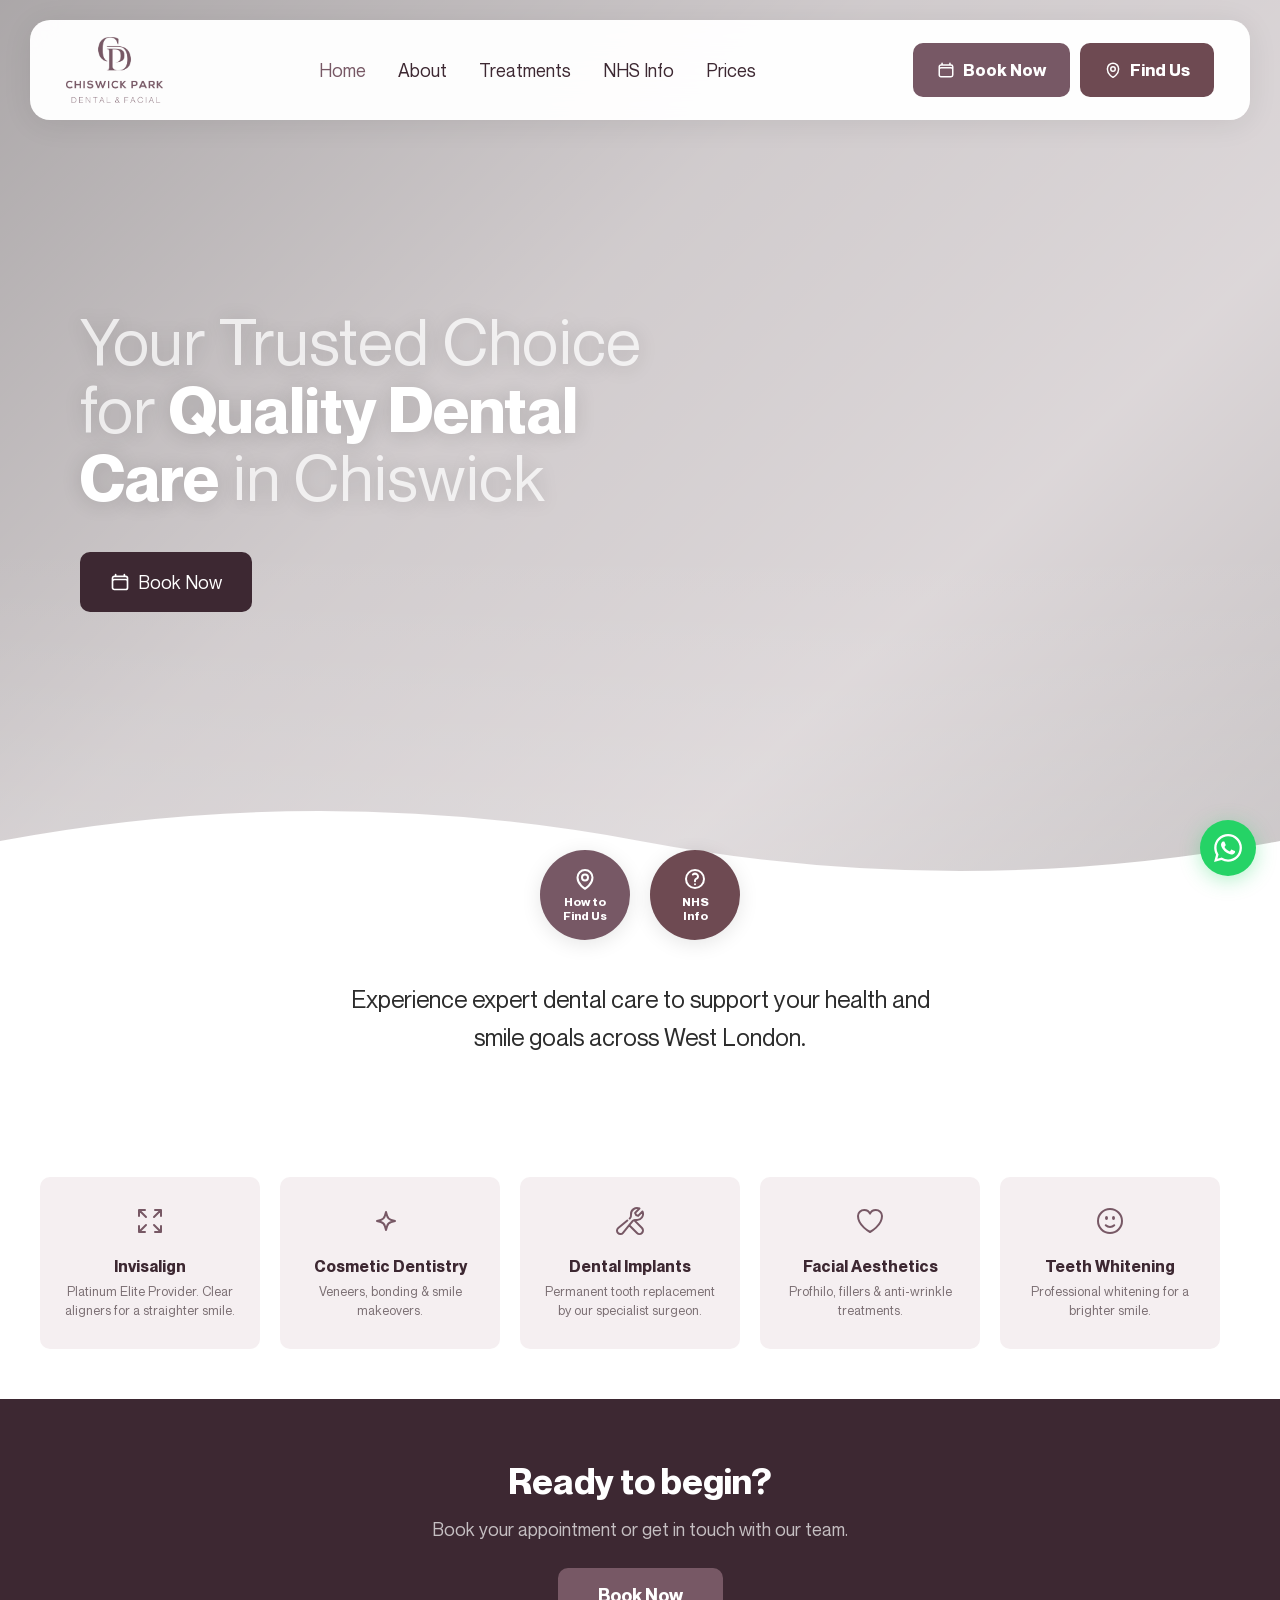
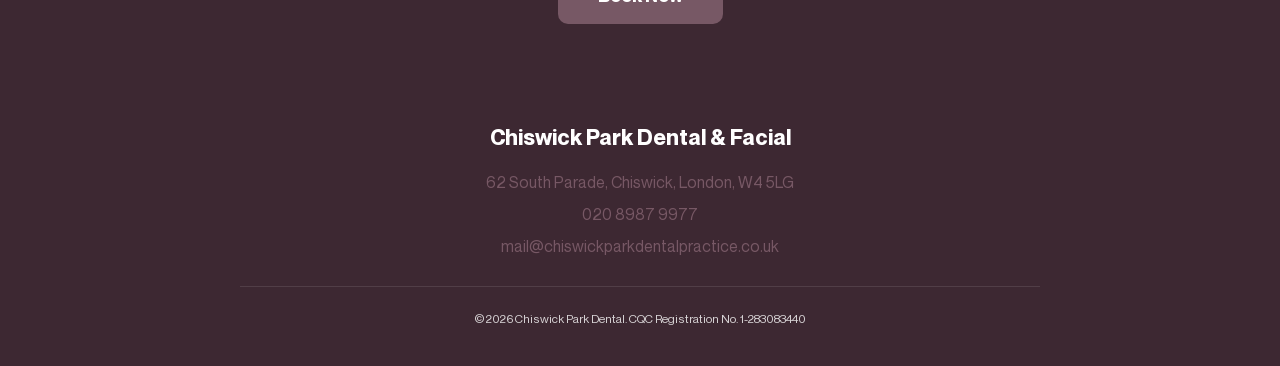
==== commit 2ebc8be2: "Larger nav, bold buttons, Book Now CTA, Invisalign detail page - Nav: 100px tall, 24px 36px padding," ====
--- a/index.html
+++ b/index.html
@@ -369,7 +369,7 @@
     <!-- ── TREATMENT CAROUSEL ── -->
     <div class="treatment-carousel">
         <div class="carousel-track">
-            <a href="/treatments.html" class="carousel-card">
+            <a href="/invisalign.html" class="carousel-card">
                 <div class="carousel-card-icon">
                     <svg xmlns="http://www.w3.org/2000/svg" fill="none" viewBox="0 0 24 24" stroke-width="1.5" stroke="currentColor"><path stroke-linecap="round" stroke-linejoin="round" d="M3.75 3.75v4.5m0-4.5h4.5m-4.5 0L9 9M3.75 20.25v-4.5m0 4.5h4.5m-4.5 0L9 15M20.25 3.75h-4.5m4.5 0v4.5m0-4.5L15 9m5.25 11.25h-4.5m4.5 0v-4.5m0 4.5L15 15" /></svg>
                 </div>
@@ -412,6 +412,13 @@
                 <div class="carousel-card-desc">Check-ups, fillings, crowns & preventive care.</div>
             </a>
         </div>
+    </div>
+
+    <!-- ── BOOK NOW CTA (matches CubeDental "Ready to Begin?" section) ── -->
+    <div class="cta-banner">
+        <h2>Ready to begin?</h2>
+        <p>Book your appointment or get in touch with our team.</p>
+        <a href="https://cal.com/sean-puente-kfnbtg/free-invisalign-evaluation" class="btn btn-primary btn-lg" target="_blank">Book Now</a>
     </div>
 
     <!-- ── FOOTER ── -->
--- a/styles.css
+++ b/styles.css
@@ -139,8 +139,8 @@
     display: flex;
     align-items: center;
     justify-content: space-between;
-    padding: 20px 30px;
-    height: 90px;
+    padding: 24px 36px;
+    height: 100px;
 }
 
 .nav-logo {
@@ -153,7 +153,7 @@
 
 .nav-logo-img {
     display: block;
-    height: 58px;
+    height: 66px;
     width: auto;
 }
 
@@ -190,11 +190,11 @@
     justify-content: center;
     gap: 8px;
     padding: 0 24px;
-    height: 52px;
+    height: 54px;
     border-radius: var(--radius-btn);
     font-family: var(--font-body);
     font-size: 17px;
-    font-weight: 400;
+    font-weight: 700;
     text-decoration: none;
     cursor: pointer;
     border: none;
@@ -540,6 +540,115 @@
     height: 8px;
     border-radius: 50%;
     background: var(--brand-accent);
+}
+
+/* ── TREATMENT DETAIL PAGE ── */
+.treatment-detail {
+    padding: 60px 40px;
+    max-width: 800px;
+    margin: 0 auto;
+}
+
+.treatment-detail > p {
+    font-family: var(--font-body);
+    font-size: 18px;
+    font-weight: 400;
+    line-height: 1.8;
+    color: var(--brand-text);
+    margin-bottom: 20px;
+}
+
+.treatment-detail h2 {
+    font-family: var(--font-body);
+    font-size: 28px;
+    font-weight: 700;
+    color: var(--brand-dark);
+    margin: 40px 0 20px;
+}
+
+/* FAQ Accordion */
+.faq-list {
+    margin: 30px 0;
+}
+
+.faq-item {
+    border-bottom: 1px solid var(--brand-border);
+}
+
+.faq-question {
+    width: 100%;
+    display: flex;
+    justify-content: space-between;
+    align-items: center;
+    padding: 20px 0;
+    background: none;
+    border: none;
+    cursor: pointer;
+    font-family: var(--font-body);
+    font-size: 18px;
+    font-weight: 700;
+    color: var(--brand-dark);
+    text-align: left;
+}
+
+.faq-question:hover {
+    color: var(--brand-primary);
+}
+
+.faq-icon {
+    font-size: 24px;
+    font-weight: 300;
+    color: var(--brand-primary);
+    transition: transform 0.3s;
+    flex-shrink: 0;
+    margin-left: 16px;
+}
+
+.faq-item.open .faq-icon {
+    transform: rotate(45deg);
+}
+
+.faq-answer {
+    display: none;
+    padding: 0 0 20px;
+    font-family: var(--font-body);
+    font-size: 16px;
+    font-weight: 400;
+    line-height: 1.7;
+    color: var(--brand-muted);
+}
+
+.faq-item.open .faq-answer {
+    display: block;
+}
+
+/* Treatment enquiry box */
+.enquiry-box {
+    background: var(--brand-light);
+    border-radius: var(--radius-btn);
+    padding: 40px;
+    text-align: center;
+    margin: 40px 0;
+}
+
+.enquiry-box h3 {
+    font-family: var(--font-body);
+    font-size: 24px;
+    font-weight: 700;
+    color: var(--brand-dark);
+    margin-bottom: 12px;
+}
+
+.enquiry-box p {
+    font-family: var(--font-body);
+    font-size: 16px;
+    color: var(--brand-muted);
+    margin-bottom: 20px;
+}
+
+@media (max-width: 768px) {
+    .treatment-detail { padding: 40px 24px; }
+    .enquiry-box { padding: 28px 20px; }
 }
 
 /* ── FEATURED TREATMENT ── */
